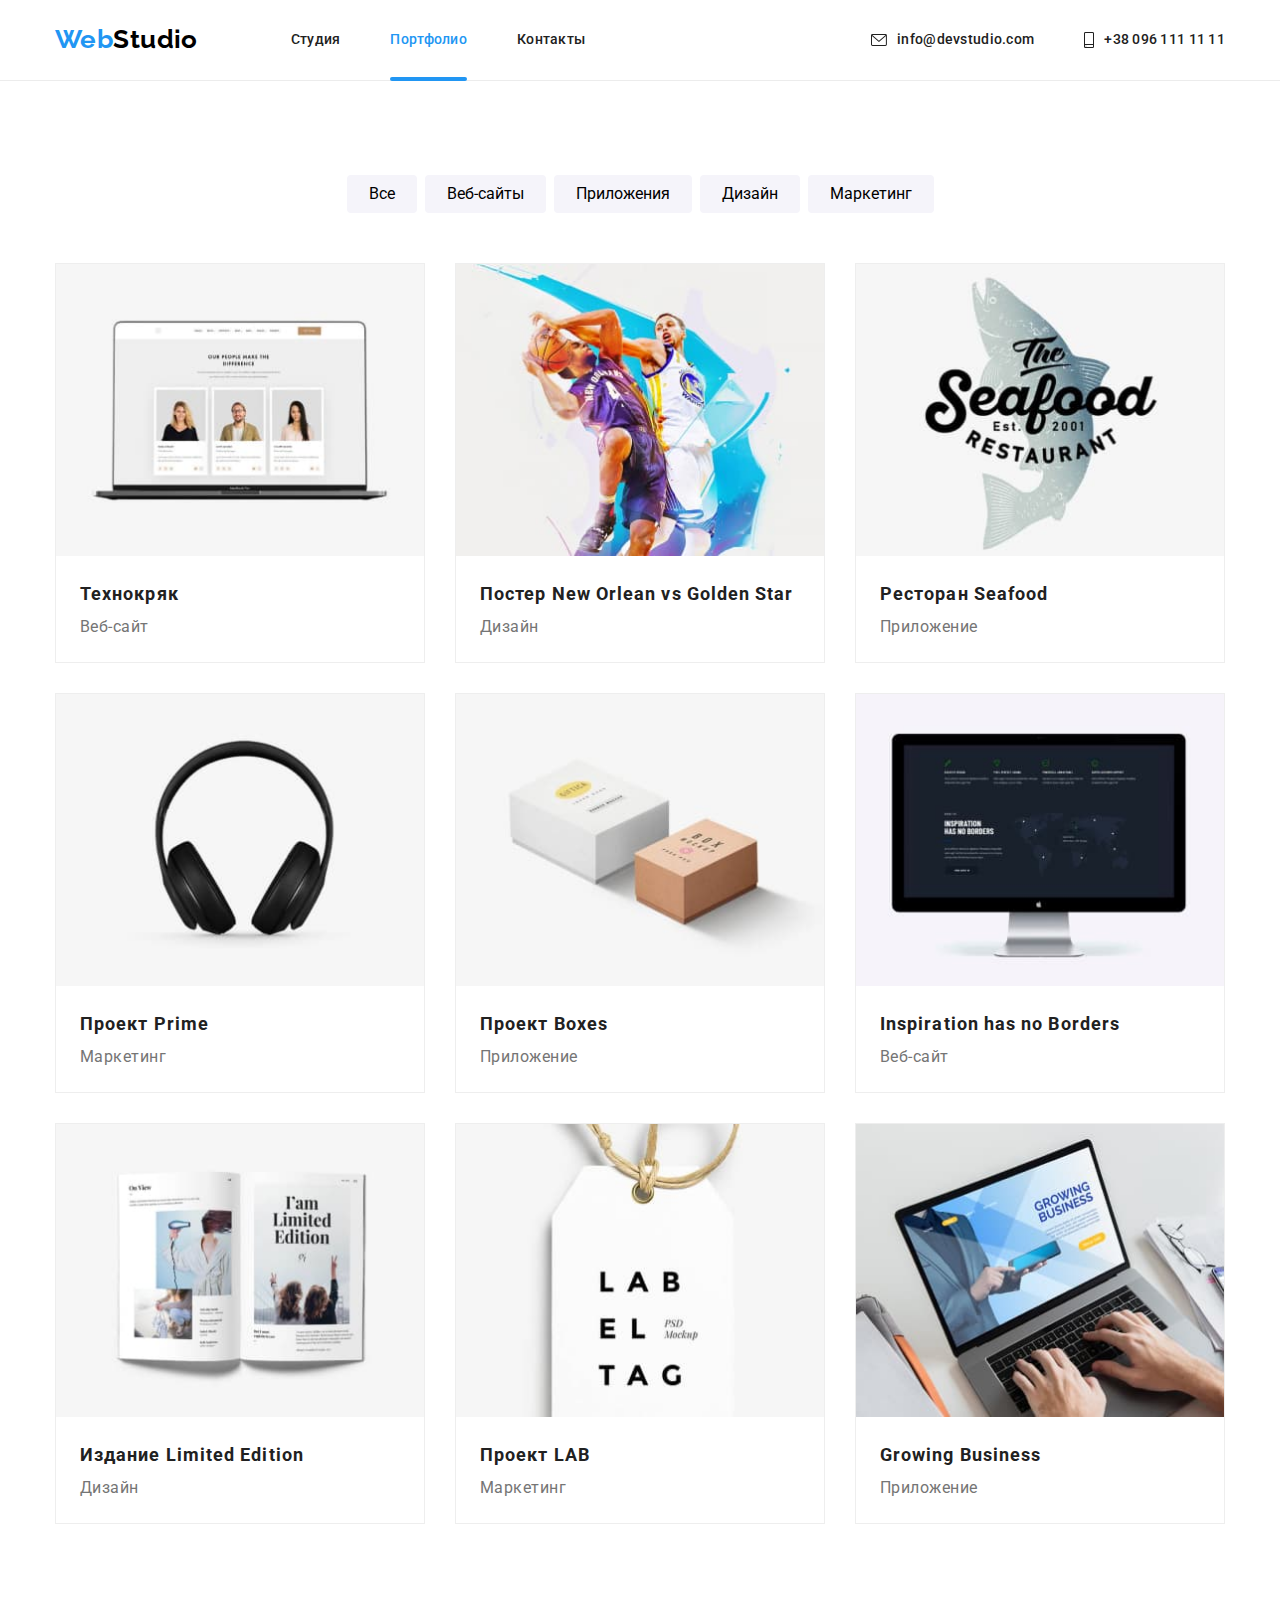
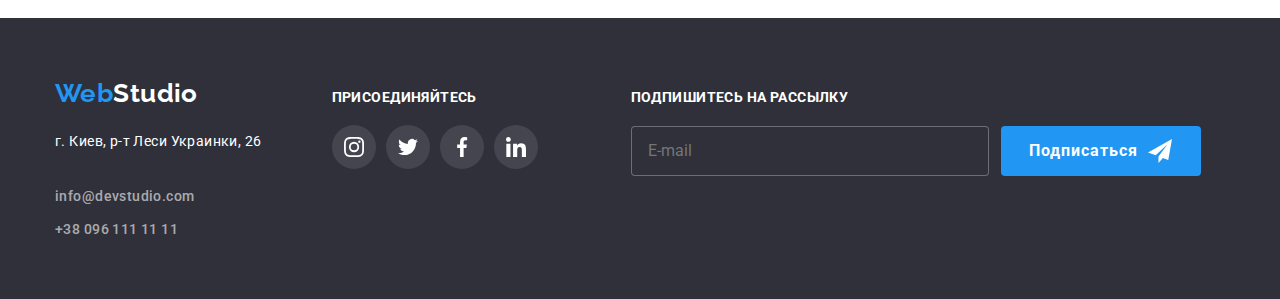
==== portfolio.html @ 498c55f1 "Склонированые файлы" ====
<!DOCTYPE html>
<html lang="ru">
  <head>
    <meta charset="UTF-8" />
    <meta name="viewport" content="width=device-width, initial-scale=1.0" />
    <title>WepStudio</title>
    <link rel="preconnect" href="https://fonts.gstatic.com" />
    <link
      href="https://fonts.googleapis.com/css2?family=Raleway:wght@700&family=Roboto:wght@400;700;900&display=swap"
      rel="stylesheet"
    />
    <link rel="stylesheet" href="./css/modern-normalize.css" />
    <link rel="stylesheet" href="./css/styles.css" />
  </head>
  <body>
    <!-- Шапка сайта -->
    <header class="page-header">
      <!-- ===CONTAINER=== -->
      <div class="container">
        <nav class="header-nav">
          <a href="./index.html" class="logo"
            ><span class="logo-web">Web</span>Studio</a
          >

          <ul class="site-nav">
            <li class="item">
              <a href="./index.html" class="link">Студия</a>
            </li>
            <li class="item">
              <a href="./portfolio.html" class="link current">Портфолио</a>
            </li>
            <li class="item"><a href="" class="link">Контакты</a></li>
          </ul>
        </nav>

        <ul class="site-nav-contacts">
          <li class="item">
            <a href="mailto:info@devstudio.com" class="link">
              <svg class="mailto-icon" width="16px" height="12px">
                <use href="./images/icons2.svg#icon-envelope"></use></svg
              >info@devstudio.com</a
            >
          </li>
          <li class="item">
            <a href="tel:+380961111111" class="link">
              <svg class="tel-icon" width="10px" height="16px">
                <use href="./images/icons2.svg#icon-smartphone"></use></svg
              >+38 096 111 11 11</a
            >
          </li>
        </ul>
      </div>
    </header>

    <main>
      <!-- Портфолио   -->
      <div class="container">
        <section class="projects-section">
          <!-- <h1>Фильтр кнопки</h1> -->
          <ul class="btn">
            <li class="item">
              <button type="button" class="btn-filter">Все</button>
            </li>
            <li class="item">
              <button type="button" class="btn-filter">Веб-сайты</button>
            </li>
            <li class="item">
              <button type="button" class="btn-filter">Приложения</button>
            </li>
            <li class="item">
              <button type="button" class="btn-filter">Дизайн</button>
            </li>
            <li class="item">
              <button type="button" class="btn-filter">Маркетинг</button>
            </li>
          </ul>

          <!-- Работы  -->

          <ul class="card-work">
            <li class="item">
              <div class="work-thumb">
                <a class="work-thumb-link" href="">
                  <div class="work-thumb-card">
                    <img
                      src="./images/example of work1.jpg"
                      alt="Технокряк"
                      width="370"
                    />
                    <div class="work-thumb-overlay">
                      <!-- <div class="work-thumb-text-overlay"> -->
                      <p class="work-thumb-text">
                        Технокряк это современная площадка распространения
                        коронавируса. Компании используют эту платформу для
                        цифрового шпионажа и атак на защищённые сервера
                        конкурентов.
                      </p>
                      <!-- </div> -->
                    </div>
                  </div>
                  <div class="card-section">
                    <h2 class="section-work">Технокряк</h2>
                    <p class="work-text">Веб-сайт</p>
                  </div>
                </a>
              </div>
            </li>
            <li class="item">
              <div class="work-thumb">
                <a class="work-thumb-link" href="">
                  <div class="work-thumb-card">
                    <img
                      src="./images/example of work2.jpg"
                      alt="Постер New Orlean vs Golden Star"
                      width="370"
                    />
                    <div class="work-thumb-overlay">
                      <!-- <div class="work-thumb-text-overlay"> -->
                      <p class="work-thumb-text">
                        Технокряк это современная площадка распространения
                        коронавируса. Компании используют эту платформу для
                        цифрового шпионажа и атак на защищённые сервера
                        конкурентов.
                      </p>
                      <!-- </div> -->
                    </div>
                  </div>
                  <div class="card-section">
                    <h2 class="section-work">
                      Постер New Orlean vs Golden Star
                    </h2>
                    <p class="work-text">Дизайн</p>
                  </div>
                </a>
              </div>
            </li>
            <li class="item">
              <div class="work-thumb">
                <a class="work-thumb-link" href="">
                  <div class="work-thumb-card">
                    <img
                      src="./images/example of work3.jpg"
                      alt="Ресторан Seafood"
                      width="370"
                    />
                    <div class="work-thumb-overlay">
                      <!-- <div class="work-thumb-text-overlay"> -->
                      <p class="work-thumb-text">
                        Технокряк это современная площадка распространения
                        коронавируса. Компании используют эту платформу для
                        цифрового шпионажа и атак на защищённые сервера
                        конкурентов.
                      </p>
                      <!-- </div> -->
                    </div>
                  </div>
                  <div class="card-section">
                    <h2 class="section-work">Ресторан Seafood</h2>
                    <p class="work-text">Приложение</p>
                  </div>
                </a>
              </div>
            </li>
            <li class="item">
              <div class="work-thumb">
                <a class="work-thumb-link" href="">
                  <div class="work-thumb-card">
                    <img
                      src="./images/example of work4.jpg"
                      alt="Проект Prime"
                      width="370"
                    />
                    <div class="work-thumb-overlay">
                      <!-- <div class="work-thumb-text-overlay"> -->
                      <p class="work-thumb-text">
                        Технокряк это современная площадка распространения
                        коронавируса. Компании используют эту платформу для
                        цифрового шпионажа и атак на защищённые сервера
                        конкурентов.
                      </p>
                      <!-- </div> -->
                    </div>
                  </div>
                  <div class="card-section">
                    <h2 class="section-work">Проект Prime</h2>
                    <p class="work-text">Маркетинг</p>
                  </div>
                </a>
              </div>
            </li>
            <li class="item">
              <div class="work-thumb">
                <a class="work-thumb-link" href="">
                  <div class="work-thumb-card">
                    <img
                      src="./images/example of work5.jpg"
                      alt="Проект Boxes"
                      width="370"
                    />
                    <div class="work-thumb-overlay">
                      <!-- <div class="work-thumb-text-overlay"> -->
                      <p class="work-thumb-text">
                        Технокряк это современная площадка распространения
                        коронавируса. Компании используют эту платформу для
                        цифрового шпионажа и атак на защищённые сервера
                        конкурентов.
                      </p>
                      <!-- </div> -->
                    </div>
                  </div>
                  <div class="card-section">
                    <h2 class="section-work">Проект Boxes</h2>
                    <p class="work-text">Приложение</p>
                  </div>
                </a>
              </div>
            </li>
            <li class="item">
              <div class="work-thumb">
                <a class="work-thumb-link" href="">
                  <div class="work-thumb-card">
                    <img
                      src="./images/example of work6.jpg"
                      alt="Inspiration has no Borders"
                      width="370"
                    />
                    <div class="work-thumb-overlay">
                      <!-- <div class="work-thumb-text-overlay"> -->
                      <p class="work-thumb-text">
                        Технокряк это современная площадка распространения
                        коронавируса. Компании используют эту платформу для
                        цифрового шпионажа и атак на защищённые сервера
                        конкурентов.
                      </p>
                      <!-- </div> -->
                    </div>
                  </div>
                  <div class="card-section">
                    <h2 class="section-work">Inspiration has no Borders</h2>
                    <p class="work-text">Веб-сайт</p>
                  </div>
                </a>
              </div>
            </li>
            <li class="item">
              <div class="work-thumb">
                <a class="work-thumb-link" href="">
                  <div class="work-thumb-card">
                    <img
                      src="./images/example of work7.jpg"
                      alt="Издание Limited Edition"
                      width="370"
                    />
                    <div class="work-thumb-overlay">
                      <!-- <div class="work-thumb-text-overlay"> -->
                      <p class="work-thumb-text">
                        Технокряк это современная площадка распространения
                        коронавируса. Компании используют эту платформу для
                        цифрового шпионажа и атак на защищённые сервера
                        конкурентов.
                      </p>
                      <!-- </div> -->
                    </div>
                  </div>
                  <div class="card-section">
                    <h2 class="section-work">Издание Limited Edition</h2>
                    <p class="work-text">Дизайн</p>
                  </div>
                </a>
              </div>
            </li>
            <li class="item">
              <div class="work-thumb">
                <a class="work-thumb-link" href="">
                  <div class="work-thumb-card">
                    <img
                      src="./images/example of work8.jpg"
                      alt="Проект LAB"
                      width="370"
                    />
                    <div class="work-thumb-overlay">
                      <!-- <div class="work-thumb-text-overlay"> -->
                      <p class="work-thumb-text">
                        Технокряк это современная площадка распространения
                        коронавируса. Компании используют эту платформу для
                        цифрового шпионажа и атак на защищённые сервера
                        конкурентов.
                      </p>
                      <!-- </div> -->
                    </div>
                  </div>
                  <div class="card-section">
                    <h2 class="section-work">Проект LAB</h2>
                    <p class="work-text">Маркетинг</p>
                  </div>
                </a>
              </div>
            </li>
            <li class="item">
              <div class="work-thumb">
                <a class="work-thumb-link" href="">
                  <div class="work-thumb-card">
                    <img
                      src="./images/example of work9.jpg"
                      alt="Growing Business"
                      width="370"
                    />
                    <div class="work-thumb-overlay">
                      <!-- <div class="work-thumb-text-overlay"> -->
                      <p class="work-thumb-text">
                        Технокряк это современная площадка распространения
                        коронавируса. Компании используют эту платформу для
                        цифрового шпионажа и атак на защищённые сервера
                        конкурентов.
                      </p>
                      <!-- </div> -->
                    </div>
                  </div>
                  <div class="card-section">
                    <h2 class="section-work">Growing Business</h2>
                    <p class="work-text">Приложение</p>
                  </div>
                </a>
              </div>
            </li>
          </ul>
        </section>
      </div>
    </main>
    <!-- Футер -->
    <!-- ===CONTAINER=== -->

    <footer class="footer">
      <div class="container">
        <div class="adress-container">
          <a href="./index.html" class="footer-logo"
            ><span class="logo-web">Web</span>Studio</a
          >

          <address id="contacts" class="cont-adress">
            г. Киев, р-т Леси Украинки, 26 <br />
          </address>

          <address class="cont-adress">
            <ul class="footer-contacts">
              <li class="item">
                <a href="mailto:info@devstudio.com" class="link"
                  >info@devstudio.com</a
                >
              </li>
              <li class="item">
                <a href="tel:+380961111111" class="link">+38 096 111 11 11</a>
              </li>
            </ul>
          </address>
        </div>
        <div class="social-footer">
          <h2 class="title-footer">присоединяйтесь</h2>

          <!-- Соц сети -->
          <div>
            <ul class="social-list-footer">
              <li class="social-link-icon-footer">
                <a href="" class="social-link">
                  <svg class="social-icon-foot" width="20px" height="20px">
                    <use href="./images/icons2.svg#icon-instagram"></use>
                  </svg>
                </a>
              </li>
              <li class="social-link-icon-footer">
                <a href="" class="social-link">
                  <svg class="social-icon-foot" width="20px" height="20px">
                    <use href="./images/icons2.svg#icon-twitter"></use>
                  </svg>
                </a>
              </li>
              <li class="social-link-icon-footer">
                <a href="" class="social-link">
                  <svg class="social-icon-foot" width="20px" height="20px">
                    <use href="./images/icons2.svg#icon-facebook"></use>
                  </svg>
                </a>
              </li>
              <li class="social-link-icon-footer">
                <a href="" class="social-link">
                  <svg class="social-icon-foot" width="20px" height="20px">
                    <use href="./images/icons2.svg#icon-linkedin"></use>
                  </svg>
                </a>
              </li>
            </ul>
          </div>
        </div>
        <!-- ---Mailing--- -->
        <div class="mailing-container">
          <p class="mailing-text">Подпишитесь на рассылку</p>
          <form class="mailing-form">
            <label class="mailing-label">
              <input
                class="mailing-input"
                type="email"
                name="email"
                placeholder="E-mail"
              />
            </label>
            <button class="subscribe-btn" type="submit">
              Подписаться
              <svg class="send-icon" width="24" height="24">
                <use href="../images/icons2.svg#icon-send"></use>
              </svg>
            </button>
          </form>
        </div>
      </div>
    </footer>
  </body>
</html>
---- css/styles.css ----
/* основной цвет текста #757575 */
/* вторичный цвет текста #212121 */

h1,
h2,
h3,
h4,
h5,
h6,
p {
  margin-top: 0;
  margin-bottom: 0;
  color: #212121;
}

img {
  display: block;
  max-width: 100%;
  height: auto;
}

*,
*::before,
*::after {
  box-sizing: border-box;
}

:root {
  --primary-text-color: #757575;
  --tittle-text-color: #212121;
}

body {
  background-color: #ffffff;
  color: var(--primary-text-color);
  font-family: Roboto, sans-serif;
  font-size: 14px;
  line-height: 1.7;
  letter-spacing: 0.03em;
}

/* ====Контейнер==== */
.container {
  /* outline: 2px solid black; */
  width: 1200px;
  margin: 0 auto;
  padding: 0 15px;
}

.logo {
  color: #000000;
  font-family: Raleway, sans-serif;
  font-weight: bold;
  font-size: 26px;
  line-height: 1.19;
  text-decoration: none;
  padding-top: 24px;
  padding-bottom: 25px;
}

.logo-web {
  color: #2196f3;
}

ul {
  padding: 0;
  margin: 0;
  list-style: none;
}

/* ===Header=== */
.page-header {
  border-bottom: 1px solid #ececec;
}

.page-header .container {
  display: flex;
  align-items: center;
  margin-bottom: 0;
  justify-content: space-between;
}

.header-nav {
  display: flex;
  align-items: center;
}

.site-nav > .item:not(:last-child) {
  margin-right: 50px;
}

.site-nav {
  display: flex;
  margin-left: 93px;
}

.site-nav-contacts {
  display: flex;
  align-items: center;
}

.site-nav-contacts > .item:not(:last-child) {
  margin-right: 50px;
}

/* Site nav */

.site-nav .link,
.site-nav-contacts .link,
.footer-contacts .link {
  color: var(--tittle-text-color);
  font-weight: 500;
  font-size: 14px;
  line-height: 1.14;
  letter-spacing: 0.02em;
  text-decoration: none;
}

.site-nav .link {
  padding-top: 32px;
  padding-bottom: 32px;
  position: relative;
}

.site-nav-contacts .link:hover,
.site-nav-contacts .link:focus {
  color: #2196f3;
  transition: color 250ms cubic-bezier(0.4, 0, 0.2, 1);
}

.site-nav .link:hover,
.site-nav .link:focus {
  color: #2196f3;
  transition: color 250ms cubic-bezier(0.4, 0, 0.2, 1);
}

.site-nav .link.current::after {
  position: absolute;
  bottom: -1px;
  content: '';
  display: block;
  width: 100%;
  height: 4px;
  margin-top: 28px;
  background-color: #2196f3;
  border-radius: 2px;
}

.site-nav .link.current {
  color: #2196f3;
  position: relative;
}

.item .link {
  display: flex;
  align-items: center;
}

.mailto-icon,
.tel-icon {
  margin-right: 10px;
  fill: currentColor;
}

/* hero */
.hero {
  background-color: #2f303a;

  background-repeat: no-repeat;
  background-position: center;
}

.hero .container {
  max-width: 1600px;
  min-height: 600px;
  margin-left: auto;
  margin-right: auto;
  text-align: center;
  display: flex;
  flex-direction: column;
  justify-content: center;
  align-items: center;
  background-image: linear-gradient(
      to right,
      rgba(47, 48, 58, 0.4),
      rgba(47, 48, 58, 0.4)
    ),
    url('../images/hero.jpg');
}

.hero-title {
  color: #ffffff;
  font-weight: 900;
  font-size: 44px;
  line-height: 1.36;

  letter-spacing: 0.06em;
  text-align: center;
  margin-top: 200px;
  margin-bottom: 30px;
}

/* Кнопка заказать услугу */
.hero-studio {
  display: block;
  margin-bottom: 200px;
  padding: 10px 32px;
  text-decoration: none;
  font-weight: 700;
  color: #ffffff;
  font-size: 16px;
  line-height: 1.87;
  letter-spacing: 0.06em;
  background-color: #2196f3;
  box-shadow: 0px 4px 4px rgba(0, 0, 0, 0.15);
  border-radius: 4px;
  border: none;
  text-align: center;
  cursor: pointer;
}

/* Section  */

/* ====Особенности==== */

.section {
  padding-top: 94px;
}

.section-title.heading {
  padding-top: 30px;
}

.container-icon {
  display: block;
  flex-wrap: wrap;
  background-color: #f5f4fa;
  border-radius: 4px;
}

.feature-icon {
  width: 70px;
  margin: auto;
  display: flex;
}

.feature {
  display: flex;
  flex-wrap: wrap;

  margin-left: -30px;
}

.feature > .item {
  flex-basis: calc(100% / 4 - 30px);
  margin-left: 30px;
}

.card-set {
  display: flex;
  flex-wrap: wrap;
  padding-bottom: 94px;
  padding-top: 50px;
  margin-left: -30px;
}

.card-set > .item {
  flex-basis: calc(100% / 3 - 30px);
  margin-left: 30px;
}

.card-set-thumb {
  position: relative;
}

.card-set-thumb-text {
  position: absolute;
  bottom: 0;
  width: 100%;
  height: 70px;
  display: flex;
  justify-content: center;
  align-items: center;
  background-color: rgba(47, 48, 58, 0.8);
  color: #ffffff;
  font-size: 14px;
  line-height: 1.14;
  text-transform: uppercase;
}

.section-heading,
.section-title-group,
.text-group,
.title-client {
  color: #212121;
  font-weight: 700;
  font-size: 36px;
  line-height: 1.16;
  text-align: center;
}

.card-group {
  padding-bottom: 16px;
}

.section-title {
  margin-top: 0;
  margin-bottom: 10px;
  color: var(--tittle-text-color);
  font-weight: 700;
  font-size: 14px;
  line-height: 1.14;
}

.section .text {
  margin-top: 0;
  margin-bottom: 0;
  font-weight: 400;
  font-size: 14px;
  line-height: 1.7;
}

.section-title-group {
  color: #212121;
  font-weight: 600;
  font-size: 16px;
  line-height: 1.18;
  padding-top: 30px;
  padding-bottom: 10px;
}

.card-group .item,
.card-group-link {
  background-color: #ffffff;
  text-decoration: none;
}

.card-group {
  display: flex;
  flex-wrap: wrap;
  padding-top: 50px;
  padding-bottom: 94px;
  margin-left: -30px;
}

.card-group > .item {
  flex-basis: calc(100% / 4 - 30px);
  margin-left: 30px;
}

.section-command {
  background-color: #f5f4fa;
}

.section-command .container {
  padding-top: 94px;
}

.section-command .text-group {
  color: #757575;
  font-size: 16px;
  line-height: 1.18;
}

.section-command .item {
  box-shadow: 0px 1px 3px rgba(0, 0, 0, 0.12), 0px 1px 1px rgba(0, 0, 0, 0.14),
    0px 2px 1px rgba(0, 0, 0, 0.2);
  border-radius: 0px 0px 4px 4px;
}

.social-list {
  display: flex;
  justify-content: space-between;
  text-align: center;
  padding: 16px 32px 30px 32px;
}

.social-link {
  display: flex;
  align-items: center;
  justify-content: center;
  border-radius: 50%;
  width: 44px;
  height: 44px;
  fill: #afb1b8;
}

.social-link:hover,
.social-link:focus {
  background-color: #2196f3;
  fill: #ffffff;
}

/* Портфолио */
.projects-section {
  padding-top: 94px;
  padding-bottom: 94px;
}

.btn {
  display: flex;
  align-items: center;
  justify-content: center;
  margin-bottom: 50px;
}

/* Кнопки фильтров */
.btn-filter {
  border: none;
  padding: 6px 22px;
  font-size: 16px;
  line-height: 1.6;
  text-align: center;
  border-radius: 4px;
  background: #f5f4fa;
}

.btn .item:not(:last-child) {
  margin-right: 8px;
}

.btn-filter:hover,
.btn-filter:focus {
  color: #ffffff;
  background-color: #2196f3;
  box-shadow: 0px 3px 1px rgba(0, 0, 0, 0.1), 0px 1px 2px rgba(0, 0, 0, 0.08),
    0px 2px 2px rgba(0, 0, 0, 0.12);
  border-radius: 4px;
  transition: background-color 250ms cubic-bezier(0.4, 0, 0.2, 1),
    color 250ms cubic-bezier(0.4, 0, 0.2, 1);
}

.card-work {
  display: flex;
  flex-wrap: wrap;

  margin-left: -30px;
  margin-top: -30px;
}

.card-work > .item {
  flex-basis: calc((100% - 90px) / 3);
  margin-left: 30px;
  margin-top: 30px;
  border: 1px solid #eeeeee;
}

.card-work .item:hover,
.card-work .item:focus {
  box-shadow: 0px 1px 1px rgba(0, 0, 0, 0.12), 0px 4px 4px rgba(0, 0, 0, 0.06),
    1px 4px 6px rgba(0, 0, 0, 0.16);
  transition: box-shadow 250ms cubic-bezier(0.4, 0, 0.2, 1);
}

/* ===Overlay=== */

.work-thumb-link {
  text-decoration: none;
}

/* .work-thumb-card:hover .work-thumb-text-overlay {
  opacity: 1;
  transition: transform 250ms cubic-bezier(0.4, 0, 0.2, 1);
} */

.work-thumb {
  position: relative;
  overflow: hidden;
}

.work-thumb-card {
  overflow: hidden;
  position: relative;
}

.work-thumb-overlay {
  position: absolute;
  top: 0;
  left: 0;
  width: 100%;
  height: 100%;
  background-color: rgba(33, 150, 243, 0.9);
  transform: translateY(100%);
  transition: transform 250ms cubic-bezier(0.4, 0, 0.2, 1);
  opacity: 0;
}

.work-thumb:hover .work-thumb-overlay {
  opacity: 1;
  transform: translateY(0);
  transition: transform 250ms cubic-bezier(0.4, 0, 0.2, 1);
}

.work-thumb-text {
  margin: 0;
  padding: 63px 20px;
  font-size: 18px;
  line-height: 28px;
  letter-spacing: 0.03em;
  color: #ffffff;
}

.hero-btn {
  border: none;
}

.card-section {
  padding: 20px 24px;
}

.section-work {
  color: #212121;
  font-weight: 700;
  font-size: 18px;
  line-height: 2;
  letter-spacing: 0.06em;
}

.work-text {
  color: #757575;
  font-size: 16px;
  line-height: 1.875;
  letter-spacing: 0.03em;
}

/* ====Постоянные клиенты=== */

.client-container {
  padding-top: 94px;
  padding-bottom: 94px;
}

.client-list {
  display: flex;
  align-items: center;
  margin-top: 50px;
}

.client-item {
  height: 90px;
  width: 170px;
}

.client-item:not(:first-child) {
  margin-left: 30px;
}

.client-link {
  display: flex;
  align-items: center;
  justify-content: center;
  width: 100%;
  height: 100%;
  border: 1px solid #afb1b8;
  border-radius: 4px;
  fill: #afb1b8;
}

.client-link:hover,
.client-link:focus {
  border: 1px solid #2196f3;
  border-radius: 4px;
  fill: #2196f3;
  transition: fill 250ms cubic-bezier(0.4, 0, 0.2, 1),
    border 250ms cubic-bezier(0.4, 0, 0.2, 1),
    border-radius 250ms cubic-bezier(0.4, 0, 0.2, 1);
}

/* ====Footer=== */
.footer {
  background-color: #2f303a;
}

.footer .container {
  display: flex;
  align-items: baseline;
}

.title-footer {
  font-weight: bold;
  font-size: 14px;
  letter-spacing: 0.03em;
  line-height: 16px;
  text-transform: uppercase;
  color: #ffffff;
}

.social-list-footer {
  display: flex;
  justify-content: space-between;
  text-align: center;
  padding-top: 20px;
  width: 206px;
}

.social-footer {
  padding-left: 70px;
  align-items: baseline;
}

.social-icon-foot {
  fill: #ffffff;
}

.social-link-icon-footer {
  background: rgba(255, 255, 255, 0.1);
  border-radius: 50%;
}

.footer .adress-container {
  padding-top: 60px;
  display: flex;
  flex-direction: column;
  justify-content: flex-start;
  align-items: flex-start;
}

.footer-logo {
  color: #ffffff;
  font-family: Raleway, sans-serif;
  font-weight: bold;
  font-size: 26px;
  line-height: 1.19;
  text-decoration: none;
  padding-bottom: 20px;
}

.footer-contacts {
  padding-top: 22px;
  padding-bottom: 58px;
}

.footer-contacts .link {
  font-size: 14px;
  line-height: 24px;

  letter-spacing: 0.03em;

  color: rgba(255, 255, 255, 0.6);
}

.footer-contacts .item {
  padding-top: 9px;
}

.cont-adress {
  font-size: 14px;
  line-height: 24px;
  letter-spacing: 0.03em;
  color: #ffffff;
}

.footer-contacts .link:hover,
.footer-contacts .link:focus {
  color: #2196f3;
  transition: color 250ms cubic-bezier(0.4, 0, 0.2, 1);
}

/* ====Mailing==== */
.mailing-container {
  margin-left: 93px;
}

.mailing-text {
  margin: 0;
  padding: 0;
  color: #ffffff;
  font-weight: 700;
  font-size: 14px;
  line-height: 1.14;
  text-transform: uppercase;
}

.mailing-form {
  display: flex;
  align-items: center;
  justify-content: center;
  margin-top: 20px;
}

.mailing-label {
  display: inline-block;
}

.mailing-input {
  padding: 15px 16px;
  width: 358px;
  height: 50px;
  background-color: #2f303a;
  border: 1px solid rgba(255, 255, 255, 0.3);
  border-radius: 4px;
  color: rgba(255, 255, 255, 0.6);
  font-size: 16px;
  line-height: 1.25;
}

.subscribe-btn {
  display: flex;
  justify-content: center;
  align-items: center;
  margin-left: 12px;
  padding-top: 10px;
  padding-bottom: 10px;
  width: 200px;
  height: 50px;
  color: #ffffff;
  background-color: #2196f3;
  font-weight: 700;
  font-size: 16px;
  line-height: 1.87;
  letter-spacing: 0.06em;
  border: 1px solid transparent;
  border-radius: 4px;
}

.send-icon {
  margin-left: 10px;
  fill: currentColor;
}

/* ===Модельное окно=== */

.backdrop {
  position: fixed;
  top: 0;
  left: 0;
  width: 100%;
  height: 100%;
  background: rgba(0, 0, 0, 0.2);
  opacity: 1;
  transition: opacity 250ms cubic-bezier(0.4, 0, 0.2, 1);
}

.backdrop.is-hidden {
  opacity: 0;
  pointer-events: none;
}

.backdrop.is-hidden .modal {
  transform: translate(-50%, -50%) scale(1.1);
}

.modal {
  /* outline: 2px solid red; */
  position: absolute;
  top: 50%;
  left: 50%;
  transform: translate(-50%, -50%) scale(1.1);
  overflow: auto;
  padding: 40px;
  max-width: 528px;
  width: 100%;
  max-height: 100vh;
  background-color: #ffffff;
  box-shadow: 0px 1px 3px rgba(0, 0, 0, 0.12), 0px 1px 1px rgba(0, 0, 0, 0.14),
    0px 2px 1px rgba(0, 0, 0, 0.2);
  border-radius: 4px;
  transition: opacity 250ms cubic-bezier(0.4, 0, 0.2, 1);
}

.modal-close {
  position: absolute;
  top: 8px;
  right: 8px;
  display: flex;
  align-items: center;
  justify-content: center;
  width: 30px;
  height: 30px;
  margin-left: auto;
  background: #ffffff;
  border: 1px solid rgba(0, 0, 0, 0.1);
  border-radius: 50%;
  cursor: pointer;
}

.modal-close:hover,
.modal-close:focus {
  background: #ffffff;
  border: 1px solid rgba(0, 0, 0, 0.1);
}

.modal-text {
  margin: 0;
  padding: 0;
  font-weight: 700;
  font-size: 20px;
  line-height: 1.15;
}

.modal-form {
  display: flex;
  flex-direction: column;
  margin-top: 12px;
}

.modal-label:not(:first-child) {
  margin-top: 10px;
}

.modal-label {
  display: flex;
  flex-direction: column;
  font-weight: normal;
  font-size: 12px;
  line-height: 1.16;
  letter-spacing: 0.01em;
  color: #757575;
}

.input-wraper {
  position: relative;
}

.modal-input:focus {
  border: 1px solid #2196f3;
  outline: none;
}

.modal-input:focus ~ .input-icon {
  border-radius: 4px;
  fill: #2196f3;
}

.modal-input {
  margin-top: 4px;
  padding: 11px 42px;
  width: 100%;
  border: 1px solid rgba(33, 33, 33, 0.2);
  border-radius: 4px;
  transition: border-color 250ms cubic-bezier(0.4, 0, 0.2, 1);
}

.input-icon {
  position: absolute;
  top: 50%;
  left: 12px;
  transform: translateY(-50%);
  fill: #212121;
  transition: fill 250ms cubic-bezier(0.4, 0, 0.2, 1);
}

.modal-input.feedback {
  padding: 12px 16px;
  resize: none;
}

/* ==Checkbox=== */

.checkbox {
  margin-top: 20px;
}

.checkbox-label {
  position: relative;
  display: flex;
  align-items: center;
  justify-content: center;
}

.checkbox-input {
  position: absolute;
  width: 1px;
  height: 1px;
  margin: -1px;
  border: 0;
  padding: 0;
  white-space: nowrap;
  clip-path: inset(100%);
  clip: rect(0 0 0 0);
  overflow: hidden;
}

.checkbox-text {
  margin-left: 7px;
  color: #757575;
  font-size: 14px;
  line-height: 1.71;
}

.checkbox-link {
  color: #2196f3;
  text-decoration: underline;
}

.check-icon {
  opacity: 0;
}

.checkbox-input:checked ~ .check-icon {
  opacity: 1;
}

.checkbox-input:checked ~ .uncheck-icon {
  opacity: 0;
}

.check-icon,
.uncheck-icon {
  position: absolute;
  top: 50%;
  left: 0px;
  transform: translateY(-50%);
  transition: opacity 250ms cubic-bezier(0.4, 0, 0.2, 1);
}

.modal-btn {
  display: block;
  margin-top: 30px;
  margin-left: auto;
  margin-right: auto;
  padding: 10px 55px;
  color: #ffffff;
  background-color: #2196f3;
  border: 1px solid transparent;
  border-radius: 4px;
  box-shadow: 0px 4px 4px rgb(0 0 0 / 15%);
  transition: background-color 250ms cubic-bezier(0.4, 0, 0.2, 1);
}
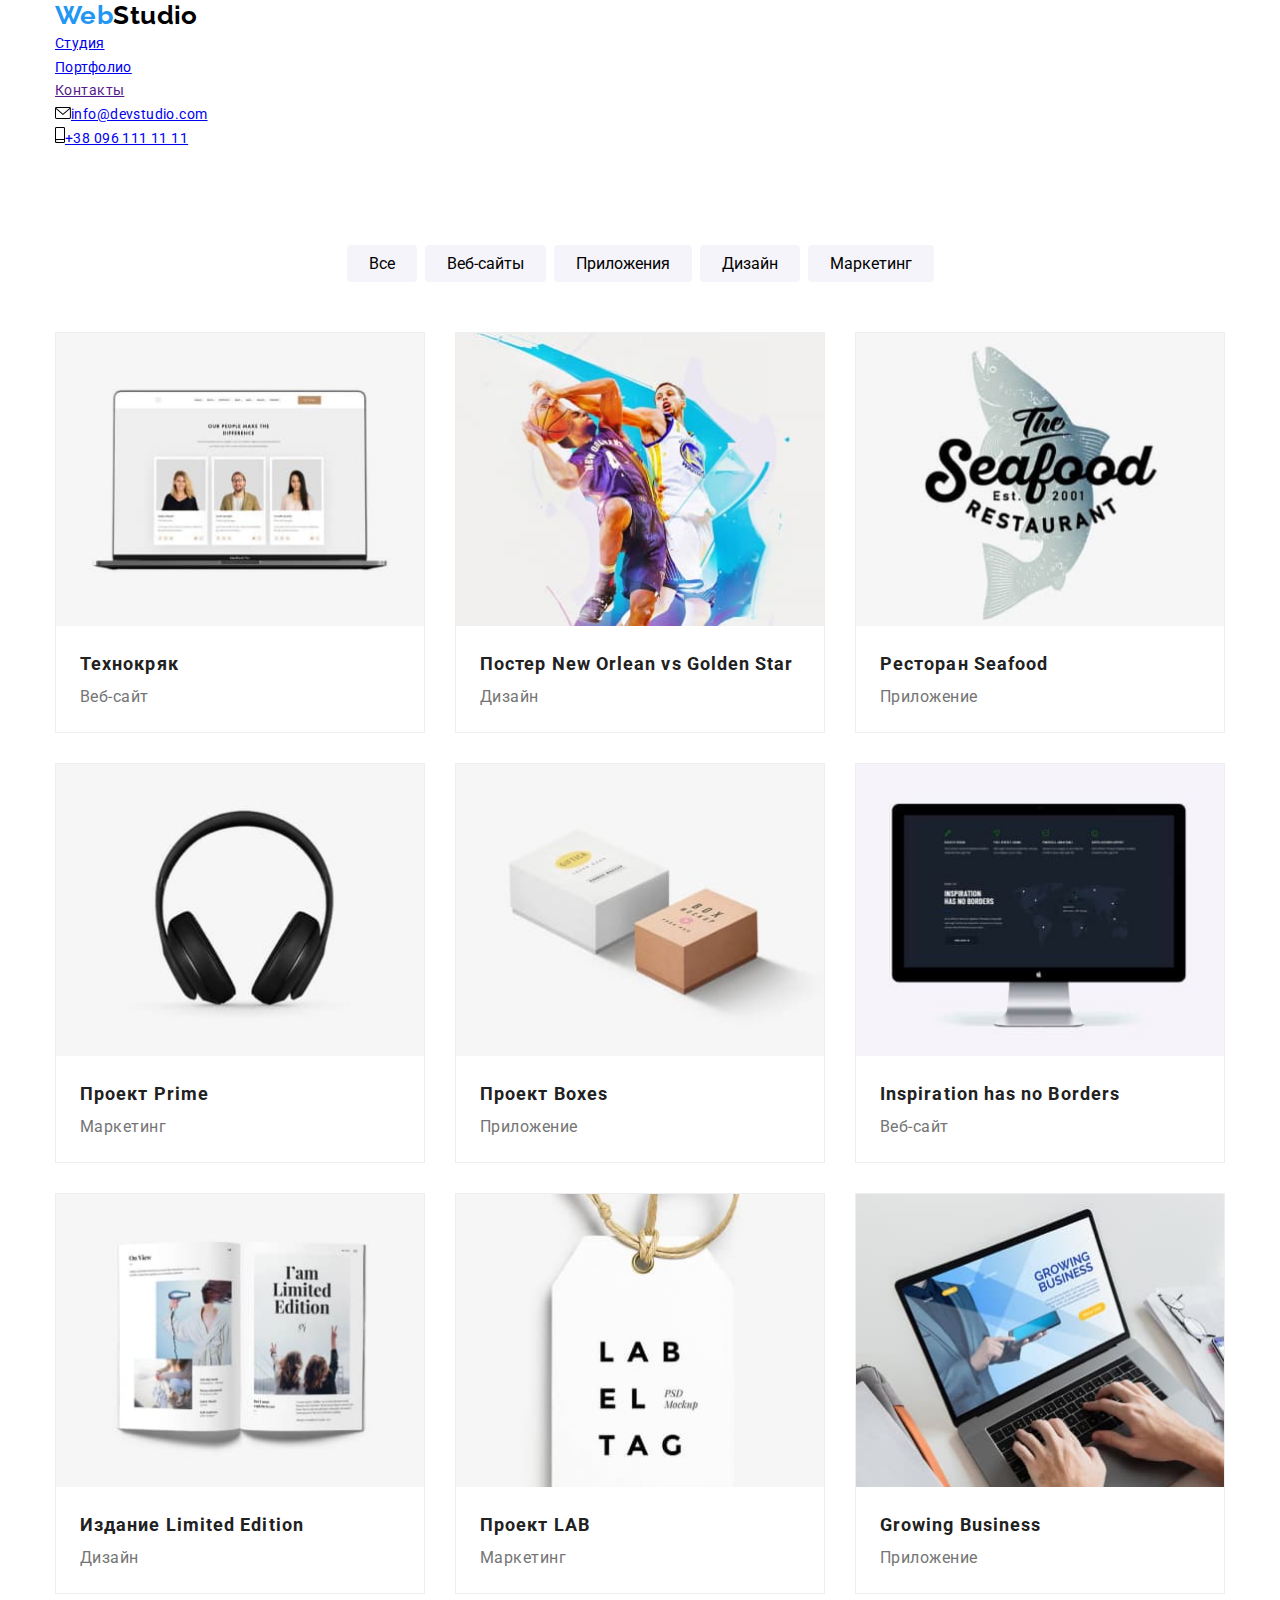
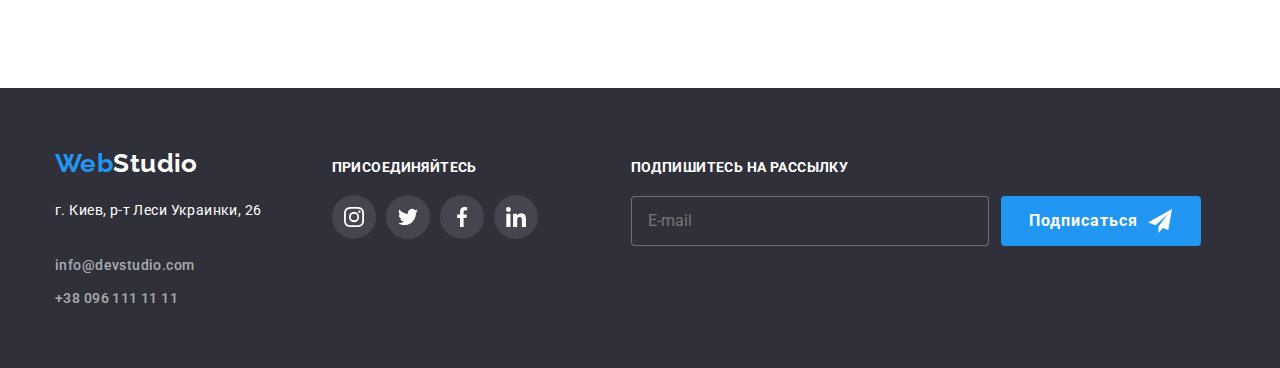
==== commit 2e602901: "Студия в БЕМ" ====
--- a/portfolio.html
+++ b/portfolio.html
@@ -16,33 +16,37 @@
     <!-- Шапка сайта -->
     <header class="page-header">
       <!-- ===CONTAINER=== -->
-      <div class="container">
-        <nav class="header-nav">
+      <div class="container page-header__container">
+        <nav class="page-header__nav">
           <a href="./index.html" class="logo"
             ><span class="logo-web">Web</span>Studio</a
           >
 
           <ul class="site-nav">
-            <li class="item">
-              <a href="./index.html" class="link">Студия</a>
-            </li>
-            <li class="item">
-              <a href="./portfolio.html" class="link current">Портфолио</a>
-            </li>
-            <li class="item"><a href="" class="link">Контакты</a></li>
+            <li class="site-nav__item">
+              <a href="./index.html" class="site-nav__link">Студия</a>
+            </li>
+            <li class="site-nav__item">
+              <a href="./portfolio.html" class="site-nav__link__current"
+                >Портфолио</a
+              >
+            </li>
+            <li class="site-nav__item">
+              <a href="" class="site-nav__link">Контакты</a>
+            </li>
           </ul>
         </nav>
 
         <ul class="site-nav-contacts">
-          <li class="item">
-            <a href="mailto:info@devstudio.com" class="link">
+          <li class="site-nav-contacts__item">
+            <a href="mailto:info@devstudio.com" class="site-nav-contacts__link">
               <svg class="mailto-icon" width="16px" height="12px">
                 <use href="./images/icons2.svg#icon-envelope"></use></svg
               >info@devstudio.com</a
             >
           </li>
-          <li class="item">
-            <a href="tel:+380961111111" class="link">
+          <li class="site-nav-contacts__item">
+            <a href="tel:+380961111111" class="site-nav-contacts__link">
               <svg class="tel-icon" width="10px" height="16px">
                 <use href="./images/icons2.svg#icon-smartphone"></use></svg
               >+38 096 111 11 11</a
@@ -331,59 +335,66 @@
     <!-- ===CONTAINER=== -->
 
     <footer class="footer">
-      <div class="container">
-        <div class="adress-container">
-          <a href="./index.html" class="footer-logo"
+      <div class="container footer__container">
+        <div class="footer__adress__container">
+          <a href="./index.html" class="footer__logo"
             ><span class="logo-web">Web</span>Studio</a
           >
 
-          <address id="contacts" class="cont-adress">
+          <address id="contacts" class="contacts__adress">
             г. Киев, р-т Леси Украинки, 26 <br />
           </address>
 
-          <address class="cont-adress">
-            <ul class="footer-contacts">
-              <li class="item">
-                <a href="mailto:info@devstudio.com" class="link"
+          <address class="contacts__adress">
+            <ul class="footer__contacts">
+              <li class="footer__contacts__item">
+                <a
+                  href="mailto:info@devstudio.com"
+                  class="footer__contacts__link"
                   >info@devstudio.com</a
                 >
               </li>
-              <li class="item">
-                <a href="tel:+380961111111" class="link">+38 096 111 11 11</a>
+              <li class="footer__contacts__item">
+                <a href="tel:+380961111111" class="footer__contacts__link"
+                  >+38 096 111 11 11</a
+                >
               </li>
             </ul>
           </address>
         </div>
-        <div class="social-footer">
-          <h2 class="title-footer">присоединяйтесь</h2>
+
+        <!-- Присоединяйтесь -->
+
+        <div class="footer__social">
+          <h2 class="footer__social__title">присоединяйтесь</h2>
 
           <!-- Соц сети -->
           <div>
-            <ul class="social-list-footer">
-              <li class="social-link-icon-footer">
-                <a href="" class="social-link">
-                  <svg class="social-icon-foot" width="20px" height="20px">
+            <ul class="footer__social__group">
+              <li class="footer__social__list">
+                <a href="" class="social__link">
+                  <svg class="footer__social__icon" width="20px" height="20px">
                     <use href="./images/icons2.svg#icon-instagram"></use>
                   </svg>
                 </a>
               </li>
-              <li class="social-link-icon-footer">
-                <a href="" class="social-link">
-                  <svg class="social-icon-foot" width="20px" height="20px">
+              <li class="footer__social__list">
+                <a href="" class="footer__social__link">
+                  <svg class="footer__social__icon" width="20px" height="20px">
                     <use href="./images/icons2.svg#icon-twitter"></use>
                   </svg>
                 </a>
               </li>
-              <li class="social-link-icon-footer">
-                <a href="" class="social-link">
-                  <svg class="social-icon-foot" width="20px" height="20px">
+              <li class="footer__social__list">
+                <a href="" class="footer__social__link">
+                  <svg class="footer__social__icon" width="20px" height="20px">
                     <use href="./images/icons2.svg#icon-facebook"></use>
                   </svg>
                 </a>
               </li>
-              <li class="social-link-icon-footer">
-                <a href="" class="social-link">
-                  <svg class="social-icon-foot" width="20px" height="20px">
+              <li class="footer__social__list">
+                <a href="" class="footer__social__link">
+                  <svg class="footer__social__icon" width="20px" height="20px">
                     <use href="./images/icons2.svg#icon-linkedin"></use>
                   </svg>
                 </a>
@@ -391,21 +402,22 @@
             </ul>
           </div>
         </div>
+
         <!-- ---Mailing--- -->
-        <div class="mailing-container">
-          <p class="mailing-text">Подпишитесь на рассылку</p>
-          <form class="mailing-form">
-            <label class="mailing-label">
+        <div class="mailing__container">
+          <p class="mailing__text">Подпишитесь на рассылку</p>
+          <form class="mailing__form">
+            <label class="mailing__label">
               <input
-                class="mailing-input"
+                class="mailing__input"
                 type="email"
                 name="email"
                 placeholder="E-mail"
               />
             </label>
-            <button class="subscribe-btn" type="submit">
+            <button class="subscribe__btn" type="submit">
               Подписаться
-              <svg class="send-icon" width="24" height="24">
+              <svg class="send__icon" width="24" height="24">
                 <use href="../images/icons2.svg#icon-send"></use>
               </svg>
             </button>
--- a/css/styles.css
+++ b/css/styles.css
@@ -1,5 +1,16 @@
 /* основной цвет текста #757575 */
 /* вторичный цвет текста #212121 */
+
+*,
+*::before,
+*::after {
+  box-sizing: border-box;
+}
+
+:root {
+  --primary-text-color: #757575;
+  --tittle-text-color: #212121;
+}
 
 h1,
 h2,
@@ -19,15 +30,10 @@
   height: auto;
 }
 
-*,
-*::before,
-*::after {
-  box-sizing: border-box;
-}
-
-:root {
-  --primary-text-color: #757575;
-  --tittle-text-color: #212121;
+ul {
+  padding: 0;
+  margin: 0;
+  list-style: none;
 }
 
 body {
@@ -39,13 +45,14 @@
   letter-spacing: 0.03em;
 }
 
-/* ====Контейнер==== */
 .container {
   /* outline: 2px solid black; */
   width: 1200px;
   margin: 0 auto;
   padding: 0 15px;
 }
+
+/* ====Лого==== */
 
 .logo {
   color: #000000;
@@ -62,52 +69,43 @@
   color: #2196f3;
 }
 
-ul {
-  padding: 0;
-  margin: 0;
-  list-style: none;
-}
-
 /* ===Header=== */
-.page-header {
+
+.page__header {
   border-bottom: 1px solid #ececec;
 }
 
-.page-header .container {
+.page__header__container {
   display: flex;
   align-items: center;
   margin-bottom: 0;
   justify-content: space-between;
 }
 
-.header-nav {
-  display: flex;
-  align-items: center;
-}
-
-.site-nav > .item:not(:last-child) {
+.header__nav {
+  display: flex;
+  align-items: center;
+}
+
+/* Site nav */
+
+.site__nav {
+  display: flex;
+  margin-left: 93px;
+}
+
+.site__nav > .site__nav__item:not(:last-child) {
   margin-right: 50px;
 }
 
-.site-nav {
-  display: flex;
-  margin-left: 93px;
-}
-
-.site-nav-contacts {
-  display: flex;
-  align-items: center;
-}
-
-.site-nav-contacts > .item:not(:last-child) {
-  margin-right: 50px;
-}
-
-/* Site nav */
-
-.site-nav .link,
-.site-nav-contacts .link,
-.footer-contacts .link {
+.site__nav__item .site__nav__link {
+  display: flex;
+  align-items: center;
+}
+
+.site__nav__link {
+  display: flex;
+  align-items: center;
   color: var(--tittle-text-color);
   font-weight: 500;
   font-size: 14px;
@@ -116,27 +114,30 @@
   text-decoration: none;
 }
 
-.site-nav .link {
+.site__nav .site__nav__link {
+  color: var(--tittle-text-color);
+  font-weight: 500;
+  font-size: 14px;
+  line-height: 1.14;
+  letter-spacing: 0.02em;
+  text-decoration: none;
+}
+
+.site__nav .site__nav__link {
   padding-top: 32px;
   padding-bottom: 32px;
   position: relative;
 }
 
-.site-nav-contacts .link:hover,
-.site-nav-contacts .link:focus {
+.site__nav .site__nav__link:hover,
+.site__nav .site__nav__link:focus {
   color: #2196f3;
   transition: color 250ms cubic-bezier(0.4, 0, 0.2, 1);
 }
 
-.site-nav .link:hover,
-.site-nav .link:focus {
-  color: #2196f3;
-  transition: color 250ms cubic-bezier(0.4, 0, 0.2, 1);
-}
-
-.site-nav .link.current::after {
+.site__nav .site__nav__link.current::after {
   position: absolute;
-  bottom: -1px;
+  bottom: 0;
   content: '';
   display: block;
   width: 100%;
@@ -146,18 +147,34 @@
   border-radius: 2px;
 }
 
-.site-nav .link.current {
+.site__nav .site__nav__link.current {
   color: #2196f3;
   position: relative;
 }
 
-.item .link {
-  display: flex;
-  align-items: center;
-}
-
-.mailto-icon,
-.tel-icon {
+.site__nav__contacts {
+  display: flex;
+  align-items: center;
+  color: var(--tittle-text-color);
+  font-weight: 500;
+  font-size: 14px;
+  line-height: 1.14;
+  letter-spacing: 0.02em;
+  text-decoration: none;
+}
+
+.site__nav__contacts > .site__nav__contacts__item:not(:last-child) {
+  margin-right: 50px;
+}
+
+.site__nav__contacts .site__nav__link:hover,
+.site__nav__contacts .site__nav__link:focus {
+  color: #2196f3;
+  transition: color 250ms cubic-bezier(0.4, 0, 0.2, 1);
+}
+
+.mailto__icon,
+.tel__icon {
   margin-right: 10px;
   fill: currentColor;
 }
@@ -170,7 +187,7 @@
   background-position: center;
 }
 
-.hero .container {
+.hero__container {
   max-width: 1600px;
   min-height: 600px;
   margin-left: auto;
@@ -227,11 +244,33 @@
   padding-top: 94px;
 }
 
-.section-title.heading {
+.section__feature {
+  padding-top: 94px;
+}
+
+.feature__list {
+  display: flex;
+  flex-wrap: wrap;
+
+  margin-left: -30px;
+}
+
+.feature__list__item {
+  flex-basis: calc(100% / 4 - 30px);
+  margin-left: 30px;
+}
+
+.section-title__heading {
+  margin-top: 0;
+  margin-bottom: 10px;
+  color: var(--tittle-text-color);
+  font-weight: 700;
+  font-size: 14px;
+  line-height: 1.14;
   padding-top: 30px;
 }
 
-.container-icon {
+.feature__container__icon {
   display: block;
   flex-wrap: wrap;
   background-color: #f5f4fa;
@@ -244,19 +283,29 @@
   display: flex;
 }
 
-.feature {
-  display: flex;
-  flex-wrap: wrap;
-
-  margin-left: -30px;
-}
-
-.feature > .item {
-  flex-basis: calc(100% / 4 - 30px);
-  margin-left: 30px;
-}
-
-.card-set {
+.feature__list__text {
+  margin-top: 0;
+  margin-bottom: 0;
+  font-weight: 400;
+  font-size: 14px;
+  line-height: 1.7;
+}
+
+/*===Чем мы занимаемся=== */
+
+.section__direction {
+  padding-top: 94px;
+}
+
+.section__direction__heading {
+  color: #212121;
+  font-weight: 700;
+  font-size: 36px;
+  line-height: 1.16;
+  text-align: center;
+}
+
+.direction__card__set {
   display: flex;
   flex-wrap: wrap;
   padding-bottom: 94px;
@@ -264,7 +313,7 @@
   margin-left: -30px;
 }
 
-.card-set > .item {
+.direction__card-set__item {
   flex-basis: calc(100% / 3 - 30px);
   margin-left: 30px;
 }
@@ -288,10 +337,17 @@
   text-transform: uppercase;
 }
 
-.section-heading,
-.section-title-group,
-.text-group,
-.title-client {
+/*===Наша Команда=== */
+
+.section__command {
+  background-color: #f5f4fa;
+}
+
+.section__command__container {
+  padding-top: 94px;
+}
+
+.section__command__heading {
   color: #212121;
   font-weight: 700;
   font-size: 36px;
@@ -299,83 +355,55 @@
   text-align: center;
 }
 
-.card-group {
-  padding-bottom: 16px;
-}
-
-.section-title {
-  margin-top: 0;
-  margin-bottom: 10px;
-  color: var(--tittle-text-color);
-  font-weight: 700;
-  font-size: 14px;
-  line-height: 1.14;
-}
-
-.section .text {
-  margin-top: 0;
-  margin-bottom: 0;
-  font-weight: 400;
-  font-size: 14px;
-  line-height: 1.7;
-}
-
-.section-title-group {
+.card__group {
+  display: flex;
+  flex-wrap: wrap;
+  padding-top: 50px;
+  padding-bottom: 94px;
+  margin-left: -30px;
+}
+
+.card__group__item {
+  flex-basis: calc(100% / 4 - 30px);
+  margin-left: 30px;
+}
+
+.card__group__item,
+.card__group__link {
+  background-color: #ffffff;
+  text-decoration: none;
+  box-shadow: 0px 1px 3px rgba(0, 0, 0, 0.12), 0px 1px 1px rgba(0, 0, 0, 0.14),
+    0px 2px 1px rgba(0, 0, 0, 0.2);
+  border-radius: 0px 0px 4px 4px;
+}
+
+.card__group__title {
   color: #212121;
   font-weight: 600;
   font-size: 16px;
   line-height: 1.18;
+  letter-spacing: 0.03em;
   padding-top: 30px;
   padding-bottom: 10px;
-}
-
-.card-group .item,
-.card-group-link {
-  background-color: #ffffff;
-  text-decoration: none;
-}
-
-.card-group {
-  display: flex;
-  flex-wrap: wrap;
-  padding-top: 50px;
-  padding-bottom: 94px;
-  margin-left: -30px;
-}
-
-.card-group > .item {
-  flex-basis: calc(100% / 4 - 30px);
-  margin-left: 30px;
-}
-
-.section-command {
-  background-color: #f5f4fa;
-}
-
-.section-command .container {
-  padding-top: 94px;
-}
-
-.section-command .text-group {
+  text-align: center;
+}
+
+.card__group__text {
   color: #757575;
   font-size: 16px;
   line-height: 1.18;
-}
-
-.section-command .item {
-  box-shadow: 0px 1px 3px rgba(0, 0, 0, 0.12), 0px 1px 1px rgba(0, 0, 0, 0.14),
-    0px 2px 1px rgba(0, 0, 0, 0.2);
-  border-radius: 0px 0px 4px 4px;
-}
-
-.social-list {
+  letter-spacing: 0.03em;
+  text-align: center;
+}
+
+.social__list {
   display: flex;
   justify-content: space-between;
   text-align: center;
   padding: 16px 32px 30px 32px;
 }
 
-.social-link {
+.social__link {
   display: flex;
   align-items: center;
   justify-content: center;
@@ -385,13 +413,65 @@
   fill: #afb1b8;
 }
 
-.social-link:hover,
-.social-link:focus {
+.social__link:hover,
+.social__link:focus {
   background-color: #2196f3;
   fill: #ffffff;
 }
 
+/* ====Постоянные клиенты=== */
+
+.client__container {
+  padding-top: 94px;
+  padding-bottom: 94px;
+}
+
+.client__title {
+  color: #212121;
+  font-weight: 700;
+  font-size: 36px;
+  line-height: 1.16;
+  text-align: center;
+}
+
+.client__list {
+  display: flex;
+  align-items: center;
+  margin-top: 50px;
+}
+
+.client__list__item {
+  height: 90px;
+  width: 170px;
+}
+
+.client__list__item:not(:first-child) {
+  margin-left: 30px;
+}
+
+.client__link {
+  display: flex;
+  align-items: center;
+  justify-content: center;
+  width: 100%;
+  height: 100%;
+  border: 1px solid #afb1b8;
+  border-radius: 4px;
+  fill: #afb1b8;
+}
+
+.client__link:hover,
+.client__link:focus {
+  border: 1px solid #2196f3;
+  border-radius: 4px;
+  fill: #2196f3;
+  transition: fill 250ms cubic-bezier(0.4, 0, 0.2, 1),
+    border 250ms cubic-bezier(0.4, 0, 0.2, 1),
+    border-radius 250ms cubic-bezier(0.4, 0, 0.2, 1);
+}
+
 /* Портфолио */
+
 .projects-section {
   padding-top: 94px;
   padding-bottom: 94px;
@@ -405,6 +485,7 @@
 }
 
 /* Кнопки фильтров */
+
 .btn-filter {
   border: none;
   padding: 6px 22px;
@@ -523,91 +604,17 @@
   letter-spacing: 0.03em;
 }
 
-/* ====Постоянные клиенты=== */
-
-.client-container {
-  padding-top: 94px;
-  padding-bottom: 94px;
-}
-
-.client-list {
-  display: flex;
-  align-items: center;
-  margin-top: 50px;
-}
-
-.client-item {
-  height: 90px;
-  width: 170px;
-}
-
-.client-item:not(:first-child) {
-  margin-left: 30px;
-}
-
-.client-link {
-  display: flex;
-  align-items: center;
-  justify-content: center;
-  width: 100%;
-  height: 100%;
-  border: 1px solid #afb1b8;
-  border-radius: 4px;
-  fill: #afb1b8;
-}
-
-.client-link:hover,
-.client-link:focus {
-  border: 1px solid #2196f3;
-  border-radius: 4px;
-  fill: #2196f3;
-  transition: fill 250ms cubic-bezier(0.4, 0, 0.2, 1),
-    border 250ms cubic-bezier(0.4, 0, 0.2, 1),
-    border-radius 250ms cubic-bezier(0.4, 0, 0.2, 1);
-}
-
 /* ====Footer=== */
 .footer {
   background-color: #2f303a;
 }
 
-.footer .container {
+.footer__container {
   display: flex;
   align-items: baseline;
 }
 
-.title-footer {
-  font-weight: bold;
-  font-size: 14px;
-  letter-spacing: 0.03em;
-  line-height: 16px;
-  text-transform: uppercase;
-  color: #ffffff;
-}
-
-.social-list-footer {
-  display: flex;
-  justify-content: space-between;
-  text-align: center;
-  padding-top: 20px;
-  width: 206px;
-}
-
-.social-footer {
-  padding-left: 70px;
-  align-items: baseline;
-}
-
-.social-icon-foot {
-  fill: #ffffff;
-}
-
-.social-link-icon-footer {
-  background: rgba(255, 255, 255, 0.1);
-  border-radius: 50%;
-}
-
-.footer .adress-container {
+.footer__adress__container {
   padding-top: 60px;
   display: flex;
   flex-direction: column;
@@ -615,7 +622,7 @@
   align-items: flex-start;
 }
 
-.footer-logo {
+.footer__logo {
   color: #ffffff;
   font-family: Raleway, sans-serif;
   font-weight: bold;
@@ -625,43 +632,92 @@
   padding-bottom: 20px;
 }
 
-.footer-contacts {
+.contacts__adress {
+  font-size: 14px;
+  line-height: 24px;
+  letter-spacing: 0.03em;
+  color: #ffffff;
+}
+
+.footer__contacts {
   padding-top: 22px;
   padding-bottom: 58px;
 }
 
-.footer-contacts .link {
-  font-size: 14px;
-  line-height: 24px;
-
+.footer__contacts__item {
+  padding-top: 9px;
+}
+
+.footer__contacts__link {
+  font-weight: 500;
+  font-size: 14px;
+  line-height: 1.14;
   letter-spacing: 0.03em;
-
+  text-decoration: none;
   color: rgba(255, 255, 255, 0.6);
 }
 
-.footer-contacts .item {
-  padding-top: 9px;
-}
-
-.cont-adress {
-  font-size: 14px;
-  line-height: 24px;
-  letter-spacing: 0.03em;
-  color: #ffffff;
-}
-
-.footer-contacts .link:hover,
-.footer-contacts .link:focus {
+.footer__contacts__link:hover,
+.footer__contacts__link:focus {
   color: #2196f3;
   transition: color 250ms cubic-bezier(0.4, 0, 0.2, 1);
 }
 
+/* ===Присоединяйтесь=== */
+
+.footer__social {
+  padding-left: 70px;
+  align-items: baseline;
+}
+
+.footer__social__title {
+  font-weight: bold;
+  font-size: 14px;
+  letter-spacing: 0.03em;
+  line-height: 16px;
+  text-transform: uppercase;
+  color: #ffffff;
+}
+
+.footer__social__group {
+  display: flex;
+  justify-content: space-between;
+  text-align: center;
+  padding-top: 20px;
+  width: 206px;
+}
+
+.footer__social__list {
+  background: rgba(255, 255, 255, 0.1);
+  border-radius: 50%;
+}
+
+.footer__social__link {
+  display: flex;
+  align-items: center;
+  justify-content: center;
+  border-radius: 50%;
+  width: 44px;
+  height: 44px;
+  fill: #afb1b8;
+}
+
+.footer__social__link:hover,
+.footer__social__link:focus {
+  background-color: #2196f3;
+  fill: #ffffff;
+}
+
+.footer__social__icon {
+  fill: #ffffff;
+}
+
 /* ====Mailing==== */
-.mailing-container {
+.mailing__container {
   margin-left: 93px;
 }
 
-.mailing-text {
+.mailing__text {
   margin: 0;
   padding: 0;
   color: #ffffff;
@@ -671,18 +727,18 @@
   text-transform: uppercase;
 }
 
-.mailing-form {
+.mailing__form {
   display: flex;
   align-items: center;
   justify-content: center;
   margin-top: 20px;
 }
 
-.mailing-label {
+.mailing__label {
   display: inline-block;
 }
 
-.mailing-input {
+.mailing__input {
   padding: 15px 16px;
   width: 358px;
   height: 50px;
@@ -694,7 +750,7 @@
   line-height: 1.25;
 }
 
-.subscribe-btn {
+.subscribe__btn {
   display: flex;
   justify-content: center;
   align-items: center;
@@ -713,7 +769,7 @@
   border-radius: 4px;
 }
 
-.send-icon {
+.send__icon {
   margin-left: 10px;
   fill: currentColor;
 }
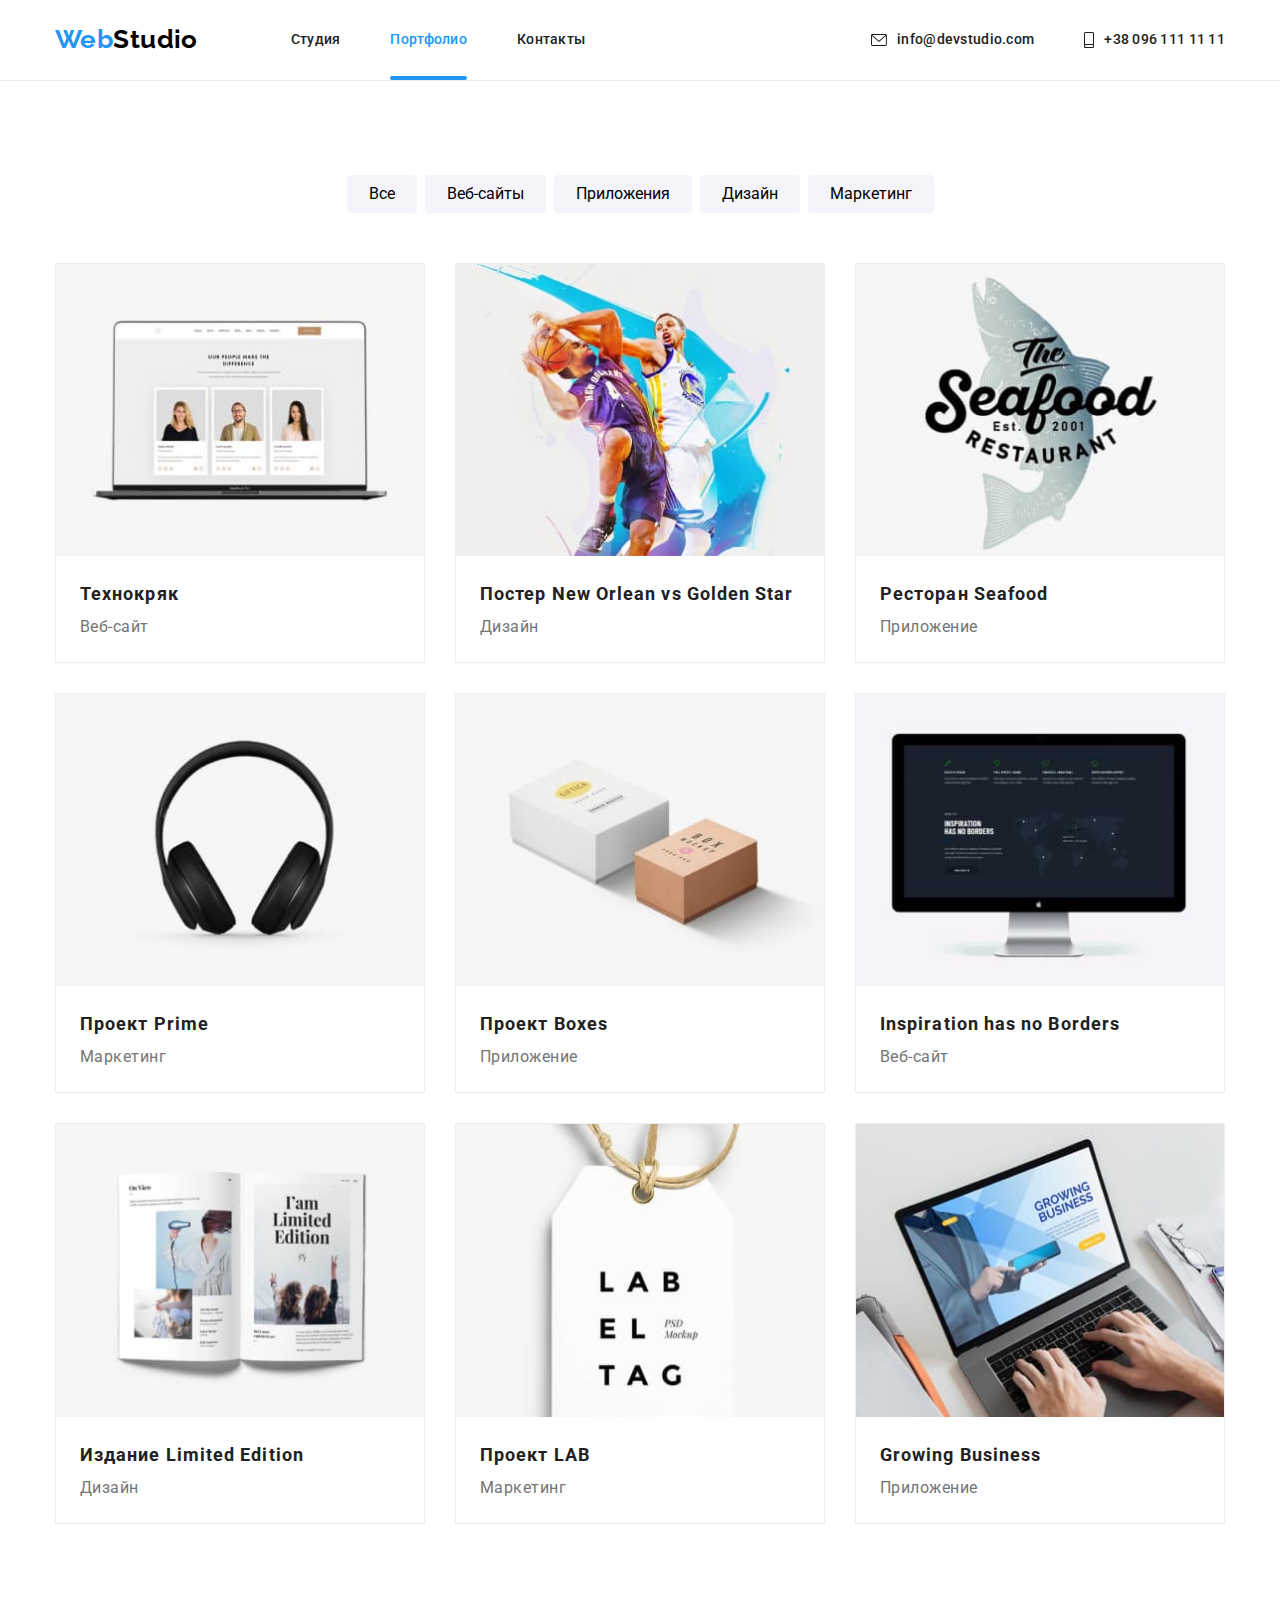
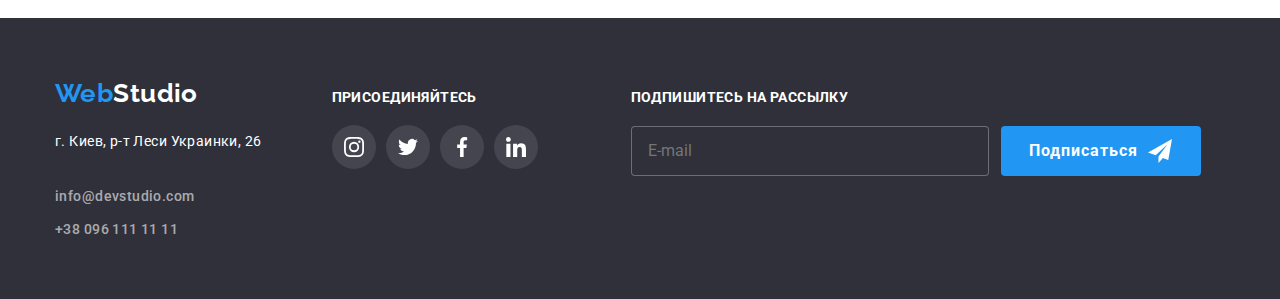
==== commit 71db2e09: "Update portfolio.html" ====
--- a/portfolio.html
+++ b/portfolio.html
@@ -14,40 +14,40 @@
   </head>
   <body>
     <!-- Шапка сайта -->
-    <header class="page-header">
+    <header class="page__header">
       <!-- ===CONTAINER=== -->
-      <div class="container page-header__container">
-        <nav class="page-header__nav">
+      <div class="container page__header__container">
+        <nav class="header__nav">
           <a href="./index.html" class="logo"
             ><span class="logo-web">Web</span>Studio</a
           >
 
-          <ul class="site-nav">
-            <li class="site-nav__item">
-              <a href="./index.html" class="site-nav__link">Студия</a>
-            </li>
-            <li class="site-nav__item">
-              <a href="./portfolio.html" class="site-nav__link__current"
+          <ul class="site__nav">
+            <li class="site__nav__item">
+              <a href="./index.html" class="site__nav__link">Студия</a>
+            </li>
+            <li class="site__nav__item">
+              <a href="./portfolio.html" class="site__nav__link current"
                 >Портфолио</a
               >
             </li>
-            <li class="site-nav__item">
-              <a href="" class="site-nav__link">Контакты</a>
+            <li class="site__nav__item">
+              <a href="" class="site__nav__link">Контакты</a>
             </li>
           </ul>
         </nav>
 
-        <ul class="site-nav-contacts">
-          <li class="site-nav-contacts__item">
-            <a href="mailto:info@devstudio.com" class="site-nav-contacts__link">
-              <svg class="mailto-icon" width="16px" height="12px">
+        <ul class="site__nav__contacts">
+          <li class="site__nav__contacts__item">
+            <a href="mailto:info@devstudio.com" class="site__nav__link">
+              <svg class="mailto__icon" width="16px" height="12px">
                 <use href="./images/icons2.svg#icon-envelope"></use></svg
               >info@devstudio.com</a
             >
           </li>
-          <li class="site-nav-contacts__item">
-            <a href="tel:+380961111111" class="site-nav-contacts__link">
-              <svg class="tel-icon" width="10px" height="16px">
+          <li class="site__nav__contacts__item">
+            <a href="tel:+380961111111" class="site__nav__link">
+              <svg class="tel__icon" width="10px" height="16px">
                 <use href="./images/icons2.svg#icon-smartphone"></use></svg
               >+38 096 111 11 11</a
             >
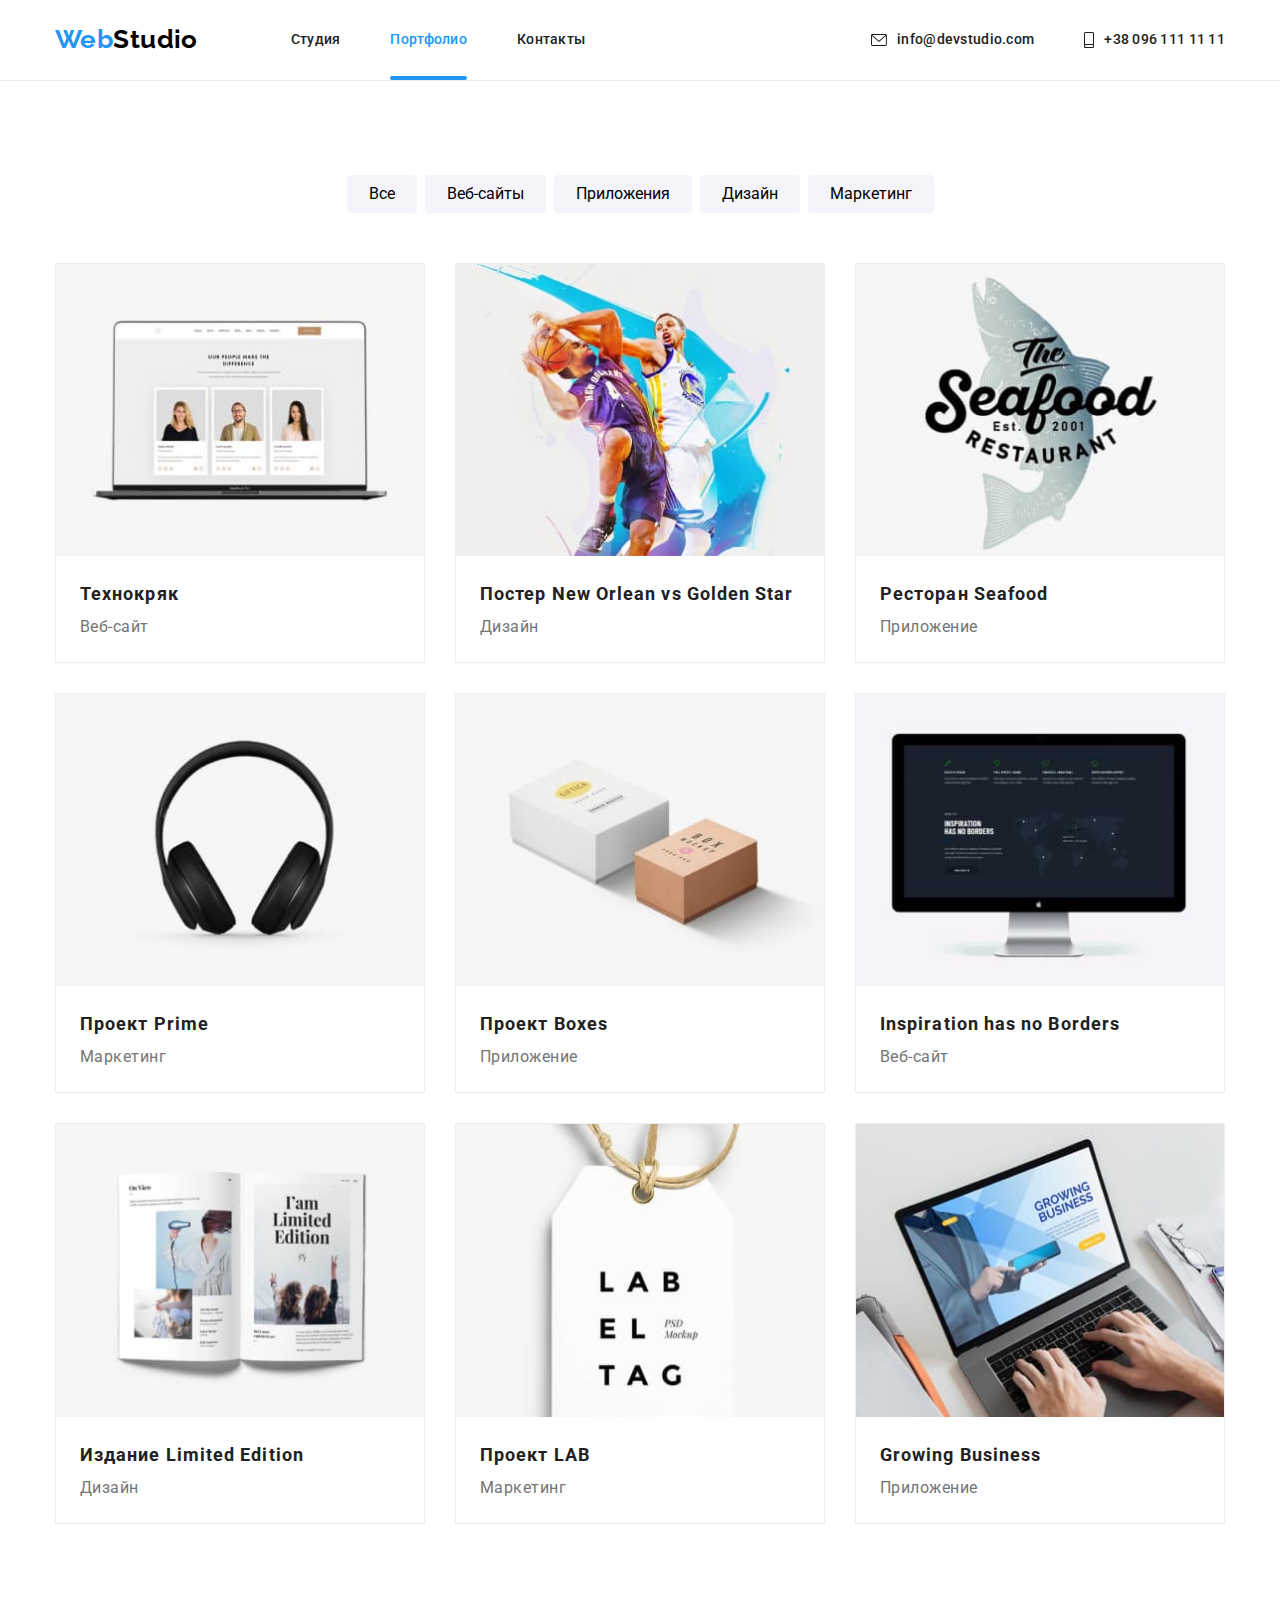
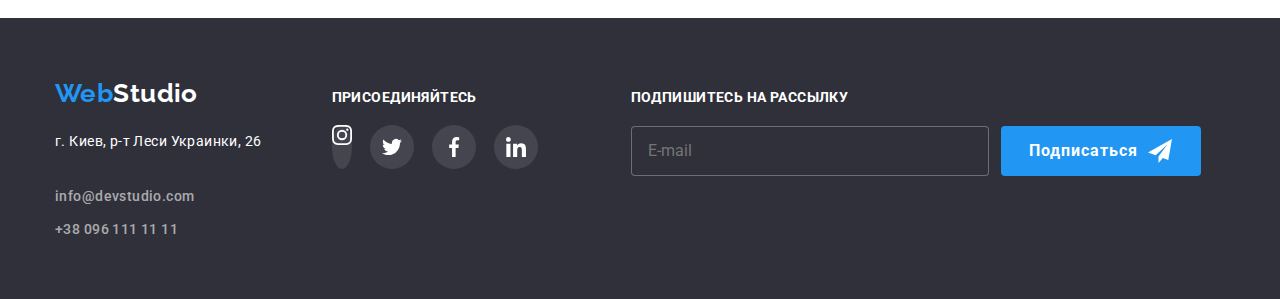
==== commit dbac7e35: "Добавлены SCSS файлы" ====
--- a/portfolio.html
+++ b/portfolio.html
@@ -10,7 +10,7 @@
       rel="stylesheet"
     />
     <link rel="stylesheet" href="./css/modern-normalize.css" />
-    <link rel="stylesheet" href="./css/styles.css" />
+    <link rel="stylesheet" href="./css/portfolio.css" />
   </head>
   <body>
     <!-- Шапка сайта -->
@@ -59,270 +59,274 @@
     <main>
       <!-- Портфолио   -->
       <div class="container">
-        <section class="projects-section">
+        <section class="projects__section">
           <!-- <h1>Фильтр кнопки</h1> -->
-          <ul class="btn">
-            <li class="item">
-              <button type="button" class="btn-filter">Все</button>
-            </li>
-            <li class="item">
-              <button type="button" class="btn-filter">Веб-сайты</button>
-            </li>
-            <li class="item">
-              <button type="button" class="btn-filter">Приложения</button>
-            </li>
-            <li class="item">
-              <button type="button" class="btn-filter">Дизайн</button>
-            </li>
-            <li class="item">
-              <button type="button" class="btn-filter">Маркетинг</button>
+          <ul class="projects__btn">
+            <li class="projects__btn__item">
+              <button type="button" class="btn__filter">Все</button>
+            </li>
+            <li class="projects__btn__item">
+              <button type="button" class="btn__filter">Веб-сайты</button>
+            </li>
+            <li class="projects__btn__item">
+              <button type="button" class="btn__filter">Приложения</button>
+            </li>
+            <li class="projects__btn__item">
+              <button type="button" class="btn__filter">Дизайн</button>
+            </li>
+            <li class="projects__btn__item">
+              <button type="button" class="btn__filter">Маркетинг</button>
             </li>
           </ul>
 
-          <!-- Работы  -->
-
-          <ul class="card-work">
-            <li class="item">
-              <div class="work-thumb">
-                <a class="work-thumb-link" href="">
-                  <div class="work-thumb-card">
+          <!-- Карточки работ  -->
+
+          <ul class="card__work">
+            <li class="card__work__item">
+              <div class="card__work__thumb">
+                <a class="work__thumb__link" href="">
+                  <div class="work__thumb__card">
                     <img
                       src="./images/example of work1.jpg"
                       alt="Технокряк"
                       width="370"
                     />
-                    <div class="work-thumb-overlay">
-                      <!-- <div class="work-thumb-text-overlay"> -->
-                      <p class="work-thumb-text">
-                        Технокряк это современная площадка распространения
-                        коронавируса. Компании используют эту платформу для
-                        цифрового шпионажа и атак на защищённые сервера
-                        конкурентов.
-                      </p>
-                      <!-- </div> -->
-                    </div>
-                  </div>
-                  <div class="card-section">
-                    <h2 class="section-work">Технокряк</h2>
-                    <p class="work-text">Веб-сайт</p>
-                  </div>
-                </a>
-              </div>
-            </li>
-            <li class="item">
-              <div class="work-thumb">
-                <a class="work-thumb-link" href="">
-                  <div class="work-thumb-card">
+                    <div class="work__thumb__overlay">
+                      <!-- Text overlay -->
+                      <p class="work__thumb__text__overlay">
+                        Технокряк это современная площадка распространения
+                        коронавируса. Компании используют эту платформу для
+                        цифрового шпионажа и атак на защищённые сервера
+                        конкурентов.
+                      </p>
+                      <!-- </div> -->
+                    </div>
+                  </div>
+                  <div class="card__work__section">
+                    <h2 class="card__work__section__title">Технокряк</h2>
+                    <p class="card__work__section__text">Веб-сайт</p>
+                  </div>
+                </a>
+              </div>
+            </li>
+            <li class="card__work__item">
+              <div class="card__work__thumb">
+                <a class="work__thumb__link" href="">
+                  <div class="work__thumb__card">
                     <img
                       src="./images/example of work2.jpg"
                       alt="Постер New Orlean vs Golden Star"
                       width="370"
                     />
-                    <div class="work-thumb-overlay">
-                      <!-- <div class="work-thumb-text-overlay"> -->
-                      <p class="work-thumb-text">
-                        Технокряк это современная площадка распространения
-                        коронавируса. Компании используют эту платформу для
-                        цифрового шпионажа и атак на защищённые сервера
-                        конкурентов.
-                      </p>
-                      <!-- </div> -->
-                    </div>
-                  </div>
-                  <div class="card-section">
-                    <h2 class="section-work">
+                    <div class="work__thumb__overlay">
+                      <!--  Text overlay -->
+                      <p class="work__thumb__text__overlay">
+                        Технокряк это современная площадка распространения
+                        коронавируса. Компании используют эту платформу для
+                        цифрового шпионажа и атак на защищённые сервера
+                        конкурентов.
+                      </p>
+                      <!-- </div> -->
+                    </div>
+                  </div>
+                  <div class="card__work__section">
+                    <h2 class="card__work__section__title">
                       Постер New Orlean vs Golden Star
                     </h2>
-                    <p class="work-text">Дизайн</p>
-                  </div>
-                </a>
-              </div>
-            </li>
-            <li class="item">
-              <div class="work-thumb">
-                <a class="work-thumb-link" href="">
-                  <div class="work-thumb-card">
+                    <p class="card__work__section__text">Дизайн</p>
+                  </div>
+                </a>
+              </div>
+            </li>
+            <li class="card__work__item">
+              <div class="card__work__thumb">
+                <a class="work__thumb__link" href="">
+                  <div class="work__thumb__card">
                     <img
                       src="./images/example of work3.jpg"
                       alt="Ресторан Seafood"
                       width="370"
                     />
-                    <div class="work-thumb-overlay">
-                      <!-- <div class="work-thumb-text-overlay"> -->
-                      <p class="work-thumb-text">
-                        Технокряк это современная площадка распространения
-                        коронавируса. Компании используют эту платформу для
-                        цифрового шпионажа и атак на защищённые сервера
-                        конкурентов.
-                      </p>
-                      <!-- </div> -->
-                    </div>
-                  </div>
-                  <div class="card-section">
-                    <h2 class="section-work">Ресторан Seafood</h2>
-                    <p class="work-text">Приложение</p>
-                  </div>
-                </a>
-              </div>
-            </li>
-            <li class="item">
-              <div class="work-thumb">
-                <a class="work-thumb-link" href="">
-                  <div class="work-thumb-card">
+                    <div class="work__thumb__overlay">
+                      <!-- Text overlay -->
+                      <p class="work__thumb__text__overlay">
+                        Технокряк это современная площадка распространения
+                        коронавируса. Компании используют эту платформу для
+                        цифрового шпионажа и атак на защищённые сервера
+                        конкурентов.
+                      </p>
+                      <!-- </div> -->
+                    </div>
+                  </div>
+                  <div class="card__work__section">
+                    <h2 class="card__work__section__title">Ресторан Seafood</h2>
+                    <p class="card__work__section__text">Приложение</p>
+                  </div>
+                </a>
+              </div>
+            </li>
+            <li class="card__work__item">
+              <div class="card__work__thumb">
+                <a class="work__thumb__link" href="">
+                  <div class="work__thumb__card">
                     <img
                       src="./images/example of work4.jpg"
                       alt="Проект Prime"
                       width="370"
                     />
-                    <div class="work-thumb-overlay">
-                      <!-- <div class="work-thumb-text-overlay"> -->
-                      <p class="work-thumb-text">
-                        Технокряк это современная площадка распространения
-                        коронавируса. Компании используют эту платформу для
-                        цифрового шпионажа и атак на защищённые сервера
-                        конкурентов.
-                      </p>
-                      <!-- </div> -->
-                    </div>
-                  </div>
-                  <div class="card-section">
-                    <h2 class="section-work">Проект Prime</h2>
-                    <p class="work-text">Маркетинг</p>
-                  </div>
-                </a>
-              </div>
-            </li>
-            <li class="item">
-              <div class="work-thumb">
-                <a class="work-thumb-link" href="">
-                  <div class="work-thumb-card">
+                    <div class="work__thumb__overlay">
+                      <!-- text-overlay -->
+                      <p class="work__thumb__text__overlay">
+                        Технокряк это современная площадка распространения
+                        коронавируса. Компании используют эту платформу для
+                        цифрового шпионажа и атак на защищённые сервера
+                        конкурентов.
+                      </p>
+                      <!-- </div> -->
+                    </div>
+                  </div>
+                  <div class="card__work__section">
+                    <h2 class="card__work__section__title">Проект Prime</h2>
+                    <p class="card__work__section__text">Маркетинг</p>
+                  </div>
+                </a>
+              </div>
+            </li>
+            <li class="card__work__item">
+              <div class="card__work__thumb">
+                <a class="work__thumb__link" href="">
+                  <div class="work__thumb__card">
                     <img
                       src="./images/example of work5.jpg"
                       alt="Проект Boxes"
                       width="370"
                     />
-                    <div class="work-thumb-overlay">
-                      <!-- <div class="work-thumb-text-overlay"> -->
-                      <p class="work-thumb-text">
-                        Технокряк это современная площадка распространения
-                        коронавируса. Компании используют эту платформу для
-                        цифрового шпионажа и атак на защищённые сервера
-                        конкурентов.
-                      </p>
-                      <!-- </div> -->
-                    </div>
-                  </div>
-                  <div class="card-section">
-                    <h2 class="section-work">Проект Boxes</h2>
-                    <p class="work-text">Приложение</p>
-                  </div>
-                </a>
-              </div>
-            </li>
-            <li class="item">
-              <div class="work-thumb">
-                <a class="work-thumb-link" href="">
-                  <div class="work-thumb-card">
+                    <div class="work__thumb__overlay">
+                      <!-- text-overlay -->
+                      <p class="work__thumb__text__overlay">
+                        Технокряк это современная площадка распространения
+                        коронавируса. Компании используют эту платформу для
+                        цифрового шпионажа и атак на защищённые сервера
+                        конкурентов.
+                      </p>
+                      <!-- </div> -->
+                    </div>
+                  </div>
+                  <div class="card__work__section">
+                    <h2 class="card__work__section__title">Проект Boxes</h2>
+                    <p class="card__work__section__text">Приложение</p>
+                  </div>
+                </a>
+              </div>
+            </li>
+            <li class="card__work__item">
+              <div class="card__work__thumb">
+                <a class="work__thumb__link" href="">
+                  <div class="work__thumb__card">
                     <img
                       src="./images/example of work6.jpg"
                       alt="Inspiration has no Borders"
                       width="370"
                     />
-                    <div class="work-thumb-overlay">
-                      <!-- <div class="work-thumb-text-overlay"> -->
-                      <p class="work-thumb-text">
-                        Технокряк это современная площадка распространения
-                        коронавируса. Компании используют эту платформу для
-                        цифрового шпионажа и атак на защищённые сервера
-                        конкурентов.
-                      </p>
-                      <!-- </div> -->
-                    </div>
-                  </div>
-                  <div class="card-section">
-                    <h2 class="section-work">Inspiration has no Borders</h2>
-                    <p class="work-text">Веб-сайт</p>
-                  </div>
-                </a>
-              </div>
-            </li>
-            <li class="item">
-              <div class="work-thumb">
-                <a class="work-thumb-link" href="">
-                  <div class="work-thumb-card">
+                    <div class="work__thumb__overlay">
+                      <!--text-overlay -->
+                      <p class="work__thumb__text__overlay">
+                        Технокряк это современная площадка распространения
+                        коронавируса. Компании используют эту платформу для
+                        цифрового шпионажа и атак на защищённые сервера
+                        конкурентов.
+                      </p>
+                      <!-- </div> -->
+                    </div>
+                  </div>
+                  <div class="card__work__section">
+                    <h2 class="card__work__section__title">
+                      Inspiration has no Borders
+                    </h2>
+                    <p class="card__work__section__text">Веб-сайт</p>
+                  </div>
+                </a>
+              </div>
+            </li>
+            <li class="card__work__item">
+              <div class="card__work__thumb">
+                <a class="work__thumb__link" href="">
+                  <div class="work__thumb__card">
                     <img
                       src="./images/example of work7.jpg"
                       alt="Издание Limited Edition"
                       width="370"
                     />
-                    <div class="work-thumb-overlay">
-                      <!-- <div class="work-thumb-text-overlay"> -->
-                      <p class="work-thumb-text">
-                        Технокряк это современная площадка распространения
-                        коронавируса. Компании используют эту платформу для
-                        цифрового шпионажа и атак на защищённые сервера
-                        конкурентов.
-                      </p>
-                      <!-- </div> -->
-                    </div>
-                  </div>
-                  <div class="card-section">
-                    <h2 class="section-work">Издание Limited Edition</h2>
-                    <p class="work-text">Дизайн</p>
-                  </div>
-                </a>
-              </div>
-            </li>
-            <li class="item">
-              <div class="work-thumb">
-                <a class="work-thumb-link" href="">
-                  <div class="work-thumb-card">
+                    <div class="work__thumb__overlay">
+                      <!--text-overlay -->
+                      <p class="work__thumb__text__overlay">
+                        Технокряк это современная площадка распространения
+                        коронавируса. Компании используют эту платформу для
+                        цифрового шпионажа и атак на защищённые сервера
+                        конкурентов.
+                      </p>
+                      <!-- </div> -->
+                    </div>
+                  </div>
+                  <div class="card__work__section">
+                    <h2 class="card__work__section__title">
+                      Издание Limited Edition
+                    </h2>
+                    <p class="card__work__section__text">Дизайн</p>
+                  </div>
+                </a>
+              </div>
+            </li>
+            <li class="card__work__item">
+              <div class="card__work__thumb">
+                <a class="work__thumb__link" href="">
+                  <div class="work__thumb__card">
                     <img
                       src="./images/example of work8.jpg"
                       alt="Проект LAB"
                       width="370"
                     />
-                    <div class="work-thumb-overlay">
-                      <!-- <div class="work-thumb-text-overlay"> -->
-                      <p class="work-thumb-text">
-                        Технокряк это современная площадка распространения
-                        коронавируса. Компании используют эту платформу для
-                        цифрового шпионажа и атак на защищённые сервера
-                        конкурентов.
-                      </p>
-                      <!-- </div> -->
-                    </div>
-                  </div>
-                  <div class="card-section">
-                    <h2 class="section-work">Проект LAB</h2>
-                    <p class="work-text">Маркетинг</p>
-                  </div>
-                </a>
-              </div>
-            </li>
-            <li class="item">
-              <div class="work-thumb">
-                <a class="work-thumb-link" href="">
-                  <div class="work-thumb-card">
+                    <div class="work__thumb__overlay">
+                      <!--text-overlay -->
+                      <p class="work__thumb__text__overlay">
+                        Технокряк это современная площадка распространения
+                        коронавируса. Компании используют эту платформу для
+                        цифрового шпионажа и атак на защищённые сервера
+                        конкурентов.
+                      </p>
+                      <!-- </div> -->
+                    </div>
+                  </div>
+                  <div class="card__work__section">
+                    <h2 class="card__work__section__title">Проект LAB</h2>
+                    <p class="card__work__section__text">Маркетинг</p>
+                  </div>
+                </a>
+              </div>
+            </li>
+            <li class="card__work__item">
+              <div class="card__work__thumb">
+                <a class="work__thumb__link" href="">
+                  <div class="work__thumb__card">
                     <img
                       src="./images/example of work9.jpg"
                       alt="Growing Business"
                       width="370"
                     />
-                    <div class="work-thumb-overlay">
-                      <!-- <div class="work-thumb-text-overlay"> -->
-                      <p class="work-thumb-text">
-                        Технокряк это современная площадка распространения
-                        коронавируса. Компании используют эту платформу для
-                        цифрового шпионажа и атак на защищённые сервера
-                        конкурентов.
-                      </p>
-                      <!-- </div> -->
-                    </div>
-                  </div>
-                  <div class="card-section">
-                    <h2 class="section-work">Growing Business</h2>
-                    <p class="work-text">Приложение</p>
+                    <div class="work__thumb__overlay">
+                      <!--text__overlay -->
+                      <p class="work__thumb__text__overlay">
+                        Технокряк это современная площадка распространения
+                        коронавируса. Компании используют эту платформу для
+                        цифрового шпионажа и атак на защищённые сервера
+                        конкурентов.
+                      </p>
+                      <!-- </div> -->
+                    </div>
+                  </div>
+                  <div class="card__work__section">
+                    <h2 class="card__work__section__title">Growing Business</h2>
+                    <p class="card__work__section__text">Приложение</p>
                   </div>
                 </a>
               </div>
@@ -331,6 +335,9 @@
         </section>
       </div>
     </main>
+    <!-- Футер -->
+    <!-- ===CONTAINER=== -->
+
     <!-- Футер -->
     <!-- ===CONTAINER=== -->
 
--- a/css/portfolio.css
+++ b/css/portfolio.css
@@ -0,0 +1,562 @@
+@charset "UTF-8";
+*,
+*::before,
+*::after {
+  -webkit-box-sizing: border-box;
+  box-sizing: border-box;
+}
+
+h1,
+h2,
+h3,
+h4,
+h5,
+h6,
+p {
+  margin-top: 0;
+  margin-bottom: 0;
+  color: var(--primary-text-color);
+}
+
+img {
+  display: block;
+  max-width: 100%;
+  height: auto;
+}
+
+ul {
+  padding: 0;
+  margin: 0;
+  list-style: none;
+}
+
+body {
+  background-color: var(--white-color);
+  color: var(--primary-text-color);
+  font-family: Roboto, sans-serif;
+  font-size: 14px;
+  line-height: 1.7;
+  letter-spacing: 0.03em;
+}
+
+.container {
+  width: 1200px;
+  margin: 0 auto;
+  padding: 0 15px;
+}
+
+/* основной цвет текста #757575 */
+/* вторичный цвет текста #212121 */
+:root {
+  --primary-text-color: #757575;
+  --tittle-text-color-black: #212121;
+  --white-color: #ffffff;
+  --blue-color: #2196f3;
+}
+
+.logo {
+  color: #000000;
+  font-family: Raleway, sans-serif;
+  font-weight: bold;
+  font-size: 26px;
+  line-height: 1.19;
+  text-decoration: none;
+  padding-top: 24px;
+  padding-bottom: 25px;
+}
+
+.logo-web {
+  color: var(--blue-color);
+}
+
+.page__header {
+  border-bottom: 1px solid #ececec;
+}
+
+.page__header__container {
+  display: -webkit-box;
+  display: -ms-flexbox;
+  display: flex;
+  -webkit-box-align: center;
+  -ms-flex-align: center;
+  align-items: center;
+  margin-bottom: 0;
+  -webkit-box-pack: justify;
+  -ms-flex-pack: justify;
+  justify-content: space-between;
+}
+
+.header__nav {
+  display: -webkit-box;
+  display: -ms-flexbox;
+  display: flex;
+  -webkit-box-align: center;
+  -ms-flex-align: center;
+  align-items: center;
+}
+
+/* Site nav */
+.site__nav {
+  display: -webkit-box;
+  display: -ms-flexbox;
+  display: flex;
+  margin-left: 93px;
+}
+
+.site__nav .site__nav__item:not(:last-child) {
+  margin-right: 50px;
+}
+
+.site__nav .site__nav__link {
+  padding-top: 32px;
+  padding-bottom: 32px;
+  position: relative;
+}
+
+.site__nav .site__nav__link:hover,
+.site__nav .site__nav__link:focus {
+  color: var(--blue-color);
+  -webkit-transition: color 250ms cubic-bezier(0.4, 0, 0.2, 1);
+  transition: color 250ms cubic-bezier(0.4, 0, 0.2, 1);
+}
+
+.site__nav .site__nav__link {
+  color: var(--tittle-text-color-black);
+  font-weight: 500;
+  font-size: 14px;
+  line-height: 1.14;
+  letter-spacing: 0.02em;
+  text-decoration: none;
+}
+
+.site__nav .site__nav__link.current::after {
+  position: absolute;
+  bottom: 0;
+  content: '';
+  display: block;
+  width: 100%;
+  height: 4px;
+  margin-top: 28px;
+  background-color: var(--blue-color);
+  border-radius: 2px;
+}
+
+.site__nav .site__nav__link.current {
+  color: var(--blue-color);
+  position: relative;
+}
+
+.site__nav__item .site__nav__link {
+  display: -webkit-box;
+  display: -ms-flexbox;
+  display: flex;
+  -webkit-box-align: center;
+  -ms-flex-align: center;
+  align-items: center;
+}
+
+.site__nav__link {
+  display: -webkit-box;
+  display: -ms-flexbox;
+  display: flex;
+  -webkit-box-align: center;
+  -ms-flex-align: center;
+  align-items: center;
+  color: var(--tittle-text-color-black);
+  font-weight: 500;
+  font-size: 14px;
+  line-height: 1.14;
+  letter-spacing: 0.02em;
+  text-decoration: none;
+}
+
+.site__nav__contacts {
+  display: -webkit-box;
+  display: -ms-flexbox;
+  display: flex;
+  -webkit-box-align: center;
+  -ms-flex-align: center;
+  align-items: center;
+  color: var(--tittle-text-color-black);
+  font-weight: 500;
+  font-size: 14px;
+  line-height: 1.14;
+  letter-spacing: 0.02em;
+  text-decoration: none;
+}
+
+.site__nav__contacts .site__nav__contacts__item:not(:last-child) {
+  margin-right: 50px;
+}
+
+.site__nav__contacts .site__nav__link:hover,
+.site__nav__contacts .site__nav__link:focus {
+  color: var(--blue-color);
+  -webkit-transition: color 250ms cubic-bezier(0.4, 0, 0.2, 1);
+  transition: color 250ms cubic-bezier(0.4, 0, 0.2, 1);
+}
+
+.mailto__icon,
+.tel__icon {
+  margin-right: 10px;
+  fill: currentColor;
+}
+
+.projects__section {
+  padding-top: 94px;
+  padding-bottom: 94px;
+}
+
+/* Кнопки фильтров */
+.projects__btn {
+  display: -webkit-box;
+  display: -ms-flexbox;
+  display: flex;
+  -webkit-box-align: center;
+  -ms-flex-align: center;
+  align-items: center;
+  -webkit-box-pack: center;
+  -ms-flex-pack: center;
+  justify-content: center;
+  margin-bottom: 50px;
+}
+
+.projects__btn__item:not(:last-child) {
+  margin-right: 8px;
+}
+
+.btn__filter {
+  border: none;
+  padding: 6px 22px;
+  font-size: 16px;
+  line-height: 1.6;
+  text-align: center;
+  border-radius: 4px;
+  background: #f5f4fa;
+}
+
+.btn__filter:hover,
+.btn__filter:focus {
+  color: var(--white-color);
+  background-color: var(--blue-color);
+  -webkit-box-shadow: 0px 3px 1px rgba(0, 0, 0, 0.1),
+    0px 1px 2px rgba(0, 0, 0, 0.08), 0px 2px 2px rgba(0, 0, 0, 0.12);
+  box-shadow: 0px 3px 1px rgba(0, 0, 0, 0.1), 0px 1px 2px rgba(0, 0, 0, 0.08),
+    0px 2px 2px rgba(0, 0, 0, 0.12);
+  border-radius: 4px;
+  -webkit-transition: background-color 250ms cubic-bezier(0.4, 0, 0.2, 1),
+    color 250ms cubic-bezier(0.4, 0, 0.2, 1);
+  transition: background-color 250ms cubic-bezier(0.4, 0, 0.2, 1),
+    color 250ms cubic-bezier(0.4, 0, 0.2, 1);
+}
+
+/* ===Карточки работ===  */
+.card__work {
+  display: -webkit-box;
+  display: -ms-flexbox;
+  display: flex;
+  -ms-flex-wrap: wrap;
+  flex-wrap: wrap;
+  margin-left: -30px;
+  margin-top: -30px;
+}
+
+.card__work__item {
+  -ms-flex-preferred-size: calc((100% - 90px) / 3);
+  flex-basis: calc((100% - 90px) / 3);
+  margin-left: 30px;
+  margin-top: 30px;
+  border: 1px solid #eeeeee;
+}
+
+.card__work__item:hover,
+.card__work__item:focus {
+  -webkit-box-shadow: 0px 1px 1px rgba(0, 0, 0, 0.12),
+    0px 4px 4px rgba(0, 0, 0, 0.06), 1px 4px 6px rgba(0, 0, 0, 0.16);
+  box-shadow: 0px 1px 1px rgba(0, 0, 0, 0.12), 0px 4px 4px rgba(0, 0, 0, 0.06),
+    1px 4px 6px rgba(0, 0, 0, 0.16);
+  -webkit-transition: -webkit-box-shadow 250ms cubic-bezier(0.4, 0, 0.2, 1);
+  transition: -webkit-box-shadow 250ms cubic-bezier(0.4, 0, 0.2, 1);
+  transition: box-shadow 250ms cubic-bezier(0.4, 0, 0.2, 1);
+  transition: box-shadow 250ms cubic-bezier(0.4, 0, 0.2, 1),
+    -webkit-box-shadow 250ms cubic-bezier(0.4, 0, 0.2, 1);
+}
+
+/* ===Overlay=== */
+.card__work__thumb {
+  position: relative;
+  overflow: hidden;
+}
+
+.card__work__thumb:hover .work__thumb__overlay {
+  opacity: 1;
+  -webkit-transform: translateY(0);
+  transform: translateY(0);
+  -webkit-transition: -webkit-transform 250ms cubic-bezier(0.4, 0, 0.2, 1);
+  transition: -webkit-transform 250ms cubic-bezier(0.4, 0, 0.2, 1);
+  transition: transform 250ms cubic-bezier(0.4, 0, 0.2, 1);
+  transition: transform 250ms cubic-bezier(0.4, 0, 0.2, 1),
+    -webkit-transform 250ms cubic-bezier(0.4, 0, 0.2, 1);
+}
+
+.work__thumb__link {
+  text-decoration: none;
+}
+
+.work__thumb__card {
+  overflow: hidden;
+  position: relative;
+}
+
+.work__thumb__overlay {
+  position: absolute;
+  top: 0;
+  left: 0;
+  width: 100%;
+  height: 100%;
+  background-color: rgba(33, 150, 243, 0.9);
+  -webkit-transform: translateY(100%);
+  transform: translateY(100%);
+  -webkit-transition: -webkit-transform 250ms cubic-bezier(0.4, 0, 0.2, 1);
+  transition: -webkit-transform 250ms cubic-bezier(0.4, 0, 0.2, 1);
+  transition: transform 250ms cubic-bezier(0.4, 0, 0.2, 1);
+  transition: transform 250ms cubic-bezier(0.4, 0, 0.2, 1),
+    -webkit-transform 250ms cubic-bezier(0.4, 0, 0.2, 1);
+  opacity: 0;
+}
+
+.work__thumb__text__overlay {
+  margin: 0;
+  padding: 63px 20px;
+  font-size: 18px;
+  line-height: 28px;
+  letter-spacing: 0.03em;
+  color: var(--white-color);
+}
+
+.card__work__section {
+  padding: 20px 24px;
+}
+
+.card__work__section__title {
+  color: var(--tittle-text-color-black);
+  font-weight: 700;
+  font-size: 18px;
+  line-height: 2;
+  letter-spacing: 0.06em;
+}
+
+.card__work__section__text {
+  color: var(--primary-text-color);
+  font-size: 16px;
+  line-height: 1.875;
+  letter-spacing: 0.03em;
+}
+
+/* ====Footer=== */
+.footer {
+  background-color: #2f303a;
+}
+
+.footer__container {
+  display: -webkit-box;
+  display: -ms-flexbox;
+  display: flex;
+  -webkit-box-align: baseline;
+  -ms-flex-align: baseline;
+  align-items: baseline;
+}
+
+.footer__adress__container {
+  padding-top: 60px;
+  display: -webkit-box;
+  display: -ms-flexbox;
+  display: flex;
+  -webkit-box-orient: vertical;
+  -webkit-box-direction: normal;
+  -ms-flex-direction: column;
+  flex-direction: column;
+  -webkit-box-pack: start;
+  -ms-flex-pack: start;
+  justify-content: flex-start;
+  -webkit-box-align: start;
+  -ms-flex-align: start;
+  align-items: flex-start;
+}
+
+.footer__logo {
+  color: var(--white-color);
+  font-family: Raleway, sans-serif;
+  font-weight: bold;
+  font-size: 26px;
+  line-height: 1.19;
+  text-decoration: none;
+  padding-bottom: 20px;
+}
+
+.contacts__adress {
+  font-size: 14px;
+  line-height: 24px;
+  letter-spacing: 0.03em;
+  color: var(--white-color);
+}
+
+.footer__contacts {
+  padding-top: 22px;
+  padding-bottom: 58px;
+}
+
+.footer__contacts__item {
+  padding-top: 9px;
+}
+
+.footer__contacts__link {
+  font-weight: 500;
+  font-size: 14px;
+  line-height: 1.14;
+  letter-spacing: 0.03em;
+  text-decoration: none;
+  color: rgba(255, 255, 255, 0.6);
+}
+
+.footer__contacts__link:hover,
+.footer__contacts__link:focus {
+  color: var(--blue-color);
+  -webkit-transition: color 250ms cubic-bezier(0.4, 0, 0.2, 1);
+  transition: color 250ms cubic-bezier(0.4, 0, 0.2, 1);
+}
+
+/* ===Присоединяйтесь=== */
+.footer__social {
+  padding-left: 70px;
+  -webkit-box-align: baseline;
+  -ms-flex-align: baseline;
+  align-items: baseline;
+}
+
+.footer__social__title {
+  font-weight: bold;
+  font-size: 14px;
+  letter-spacing: 0.03em;
+  line-height: 16px;
+  text-transform: uppercase;
+  color: var(--white-color);
+}
+
+.footer__social__group {
+  display: -webkit-box;
+  display: -ms-flexbox;
+  display: flex;
+  -webkit-box-pack: justify;
+  -ms-flex-pack: justify;
+  justify-content: space-between;
+  text-align: center;
+  padding-top: 20px;
+  width: 206px;
+}
+
+.footer__social__list {
+  background: rgba(255, 255, 255, 0.1);
+  border-radius: 50%;
+}
+
+.footer__social__link {
+  display: -webkit-box;
+  display: -ms-flexbox;
+  display: flex;
+  -webkit-box-align: center;
+  -ms-flex-align: center;
+  align-items: center;
+  -webkit-box-pack: center;
+  -ms-flex-pack: center;
+  justify-content: center;
+  border-radius: 50%;
+  width: 44px;
+  height: 44px;
+  fill: #afb1b8;
+}
+
+.footer__social__link:hover,
+.footer__social__link:focus {
+  background-color: var(--blue-color);
+  fill: var(--white-color);
+}
+
+.footer__social__icon {
+  fill: var(--white-color);
+}
+
+/* ====Mailing==== */
+.mailing__container {
+  margin-left: 93px;
+}
+
+.mailing__text {
+  margin: 0;
+  padding: 0;
+  color: var(--white-color);
+  font-weight: 700;
+  font-size: 14px;
+  line-height: 1.14;
+  text-transform: uppercase;
+}
+
+.mailing__form {
+  display: -webkit-box;
+  display: -ms-flexbox;
+  display: flex;
+  -webkit-box-align: center;
+  -ms-flex-align: center;
+  align-items: center;
+  -webkit-box-pack: center;
+  -ms-flex-pack: center;
+  justify-content: center;
+  margin-top: 20px;
+}
+
+.mailing__label {
+  display: inline-block;
+}
+
+.mailing__input {
+  padding: 15px 16px;
+  width: 358px;
+  height: 50px;
+  background-color: #2f303a;
+  border: 1px solid rgba(255, 255, 255, 0.3);
+  border-radius: 4px;
+  color: rgba(255, 255, 255, 0.6);
+  font-size: 16px;
+  line-height: 1.25;
+}
+
+.subscribe__btn {
+  display: -webkit-box;
+  display: -ms-flexbox;
+  display: flex;
+  -webkit-box-pack: center;
+  -ms-flex-pack: center;
+  justify-content: center;
+  -webkit-box-align: center;
+  -ms-flex-align: center;
+  align-items: center;
+  margin-left: 12px;
+  padding-top: 10px;
+  padding-bottom: 10px;
+  width: 200px;
+  height: 50px;
+  color: var(--white-color);
+  background-color: var(--blue-color);
+  font-weight: 700;
+  font-size: 16px;
+  line-height: 1.87;
+  letter-spacing: 0.06em;
+  border: 1px solid transparent;
+  border-radius: 4px;
+}
+
+.send__icon {
+  margin-left: 10px;
+  fill: currentColor;
+}
+/*# sourceMappingURL=portfolio.css.map */
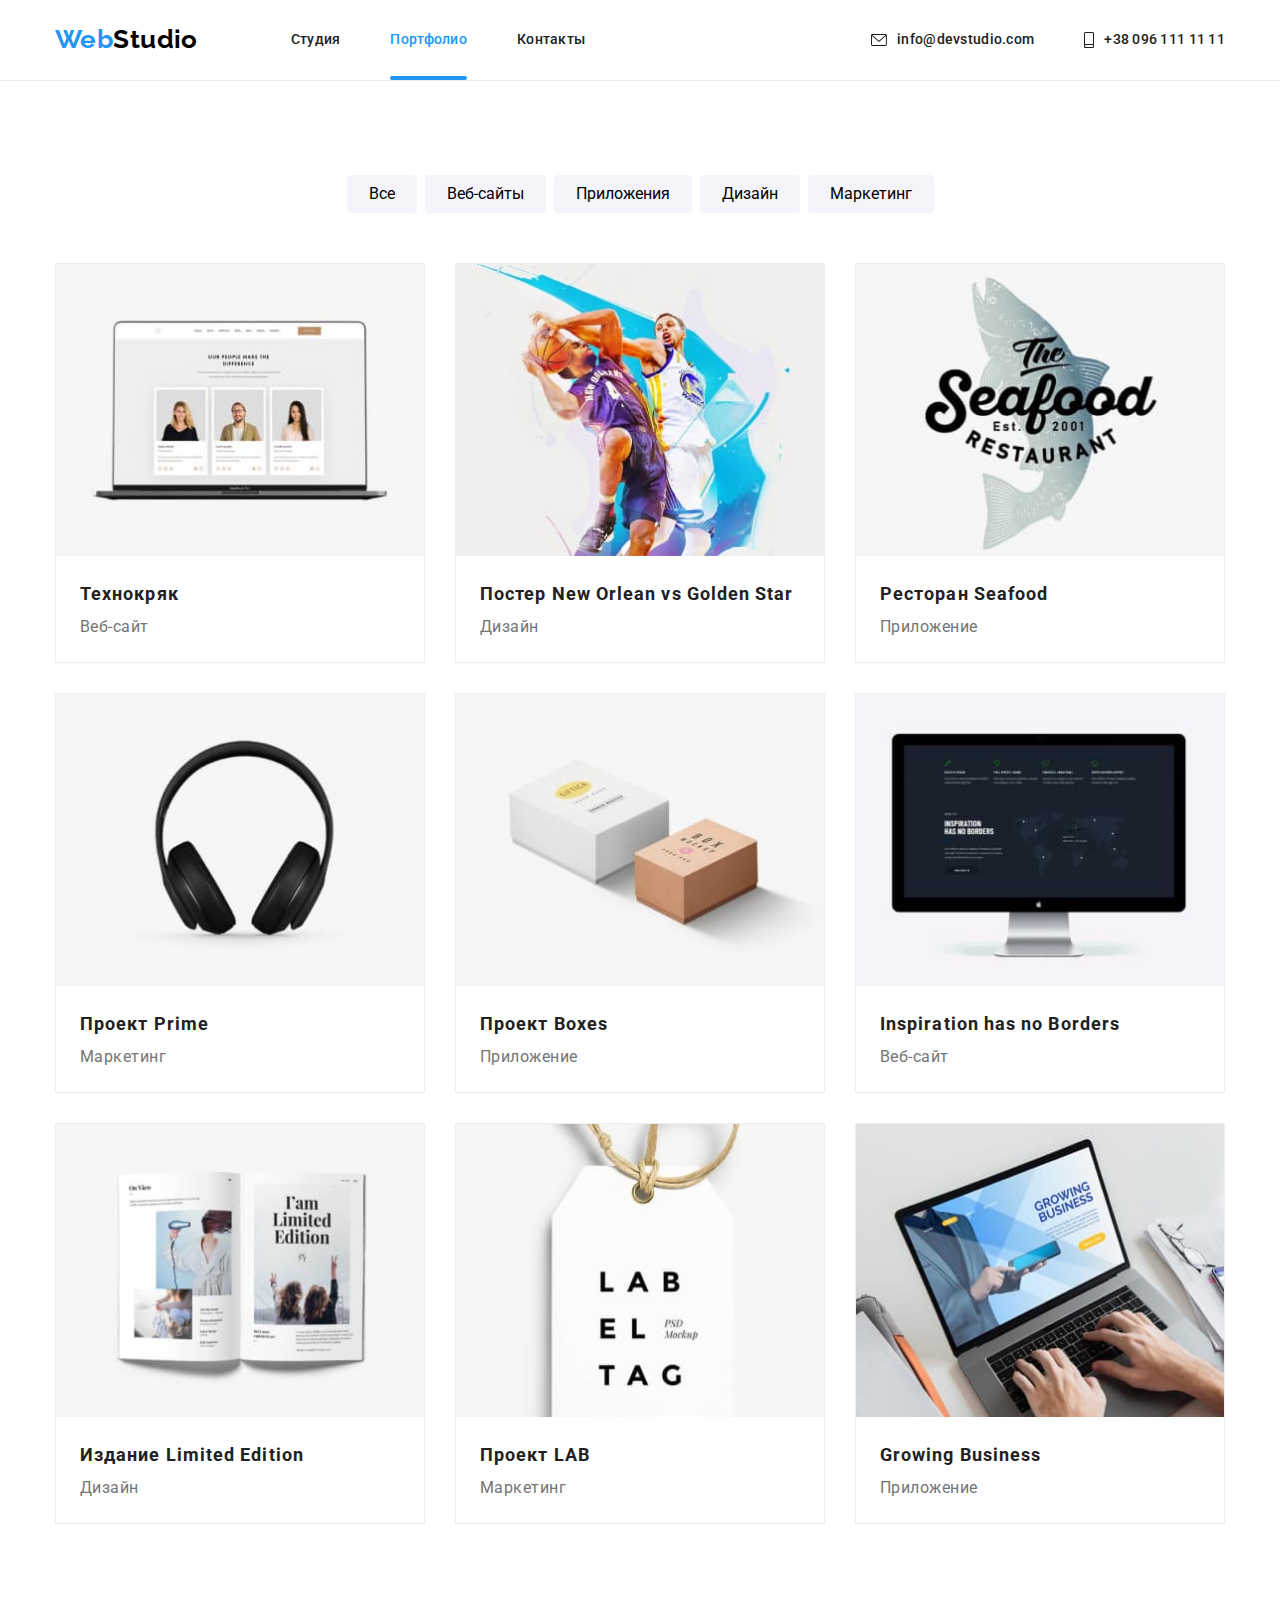
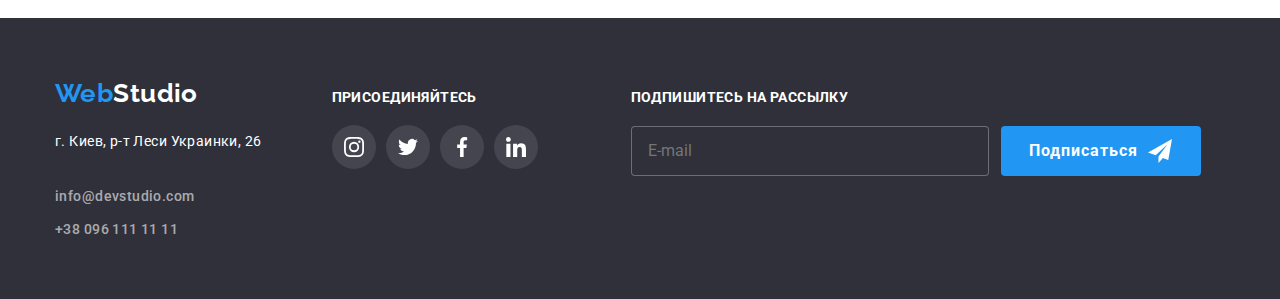
==== commit 78510fc4: "исправлен футер" ====
--- a/portfolio.html
+++ b/portfolio.html
@@ -379,7 +379,7 @@
           <div>
             <ul class="footer__social__group">
               <li class="footer__social__list">
-                <a href="" class="social__link">
+                <a href="" class="footer__social__link">
                   <svg class="footer__social__icon" width="20px" height="20px">
                     <use href="./images/icons2.svg#icon-instagram"></use>
                   </svg>
